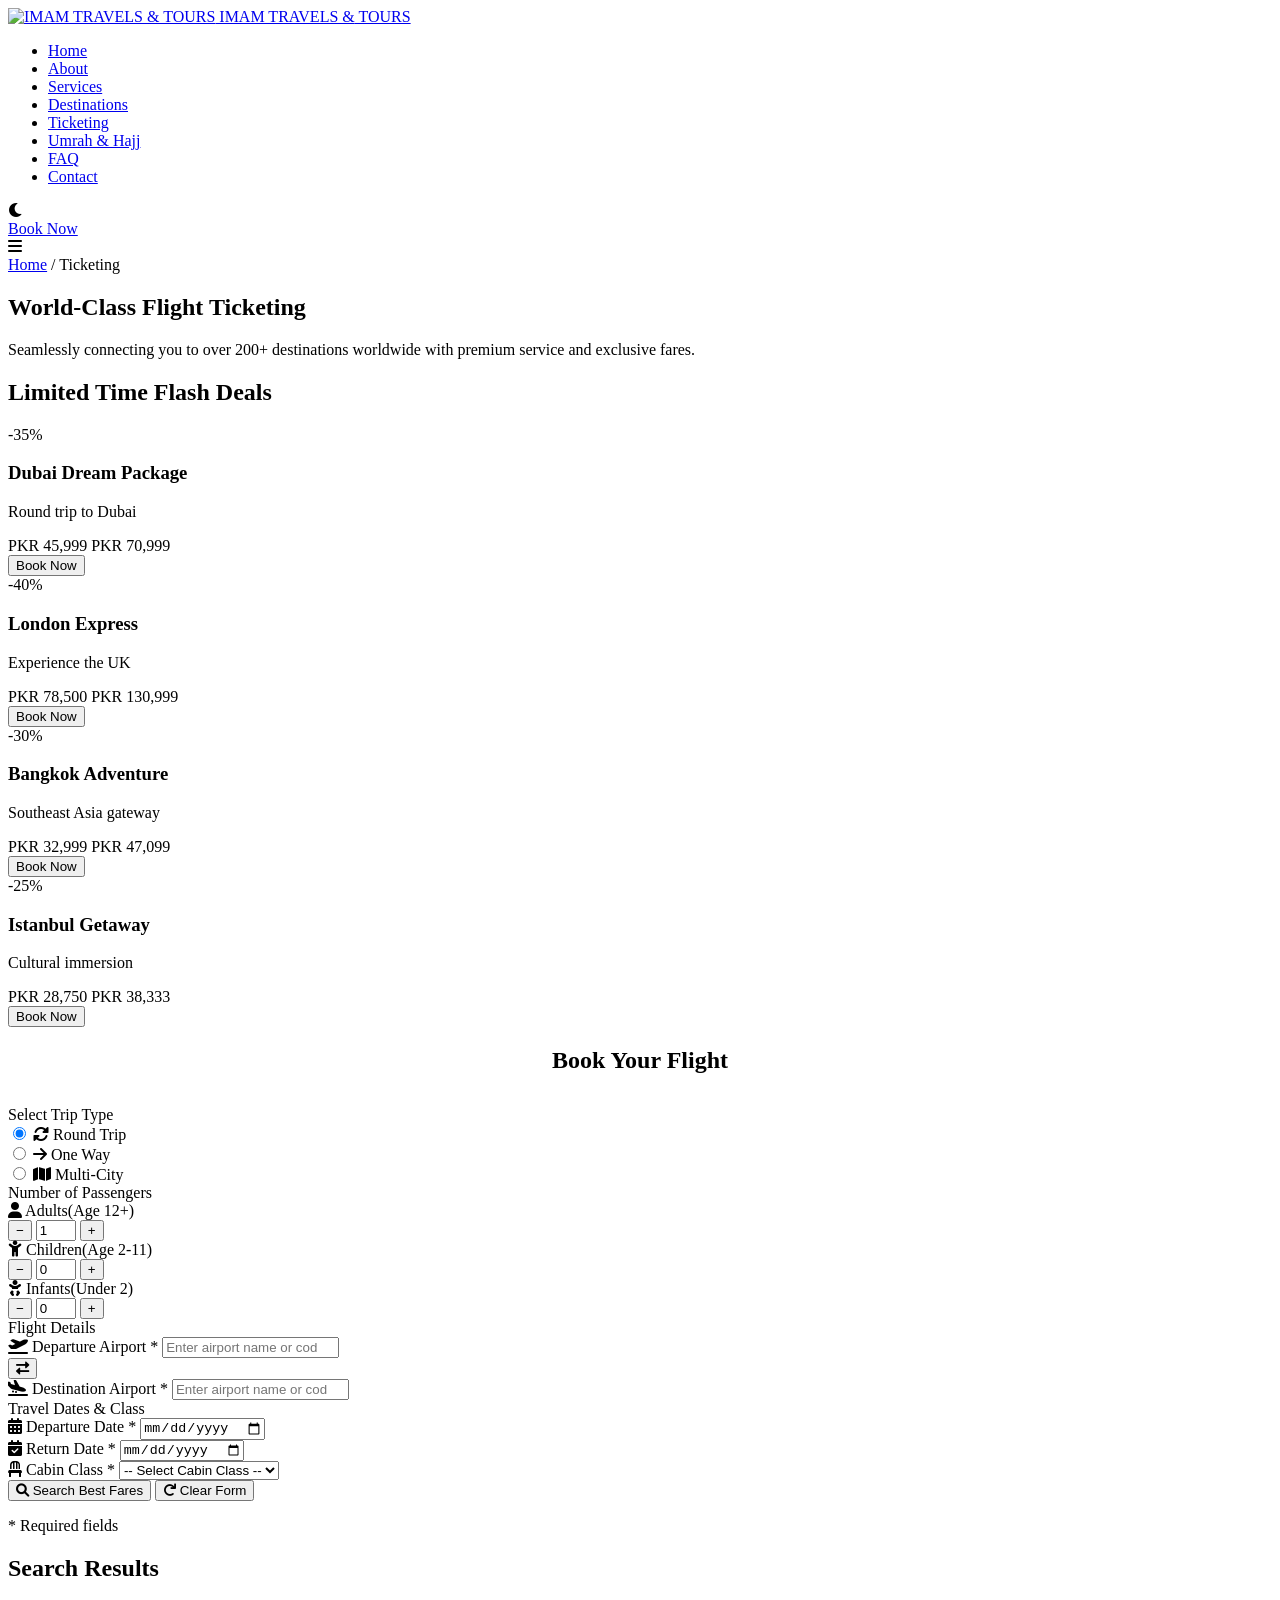
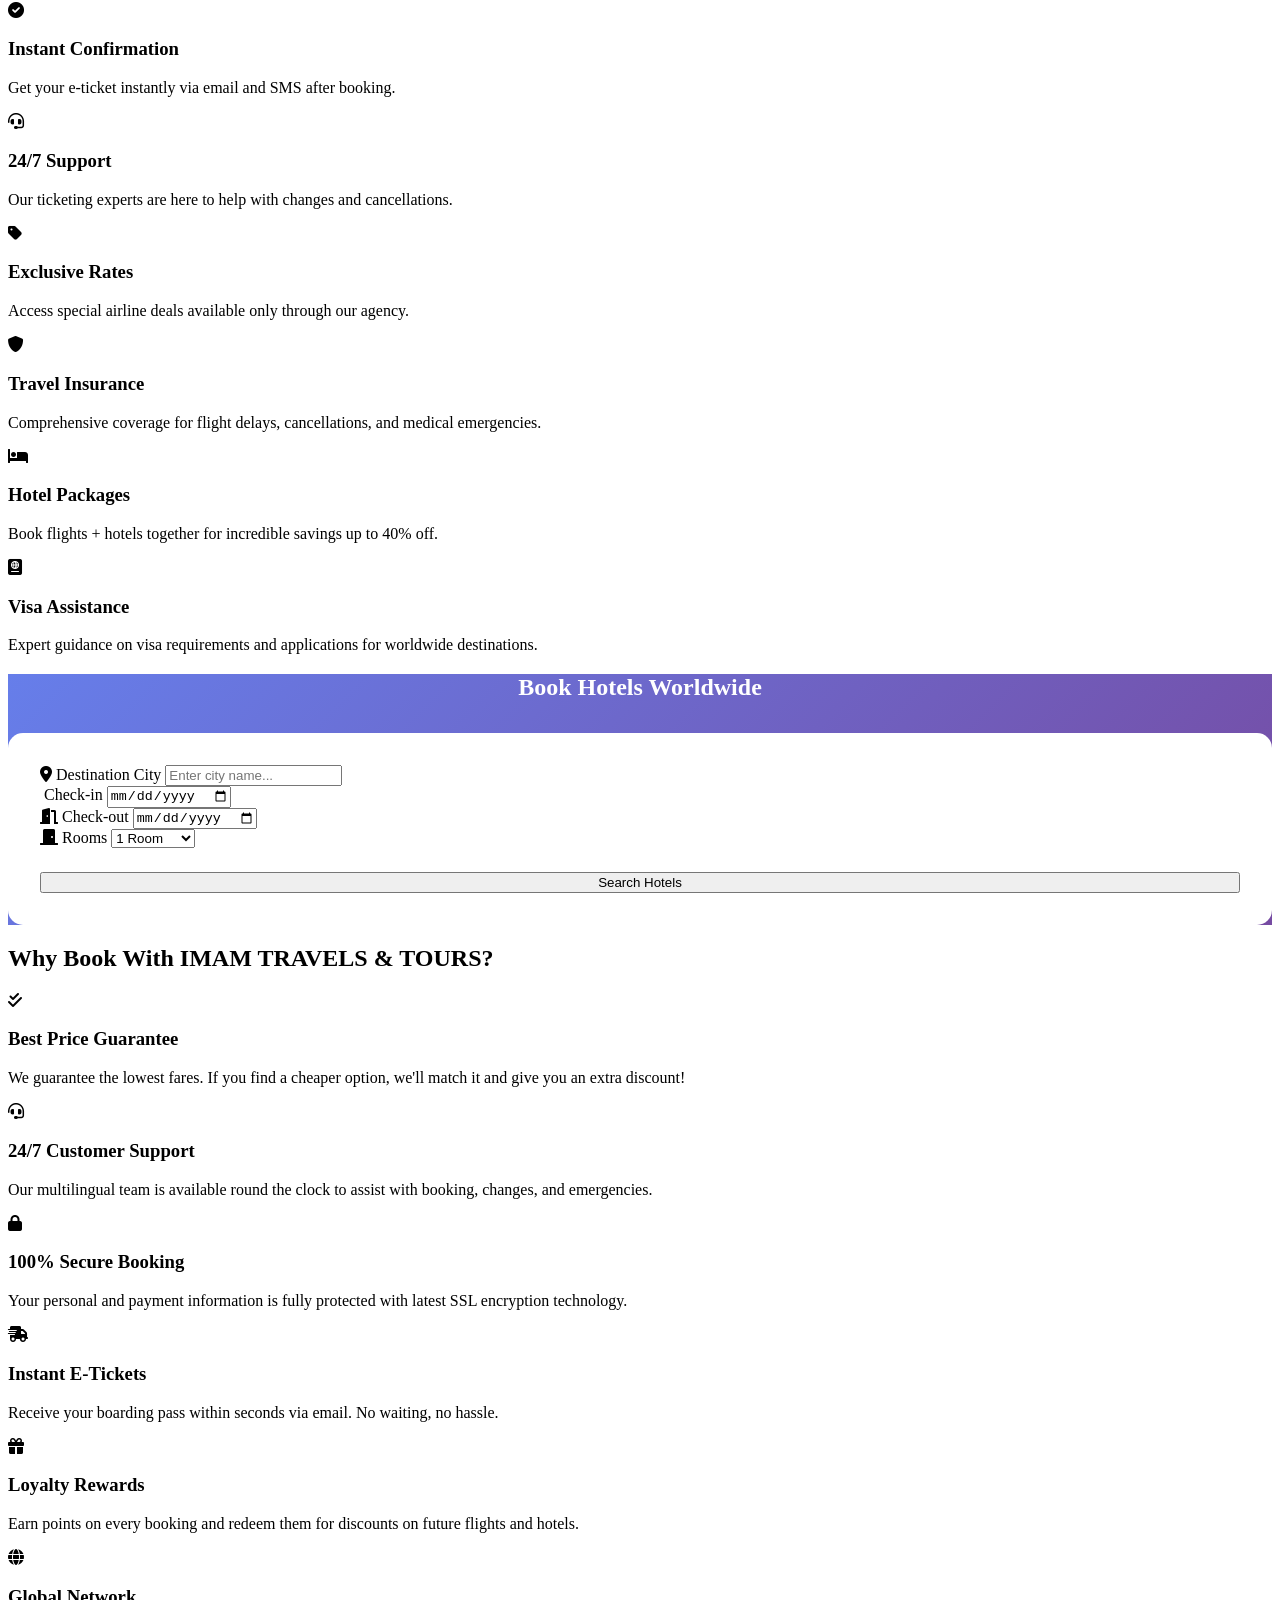
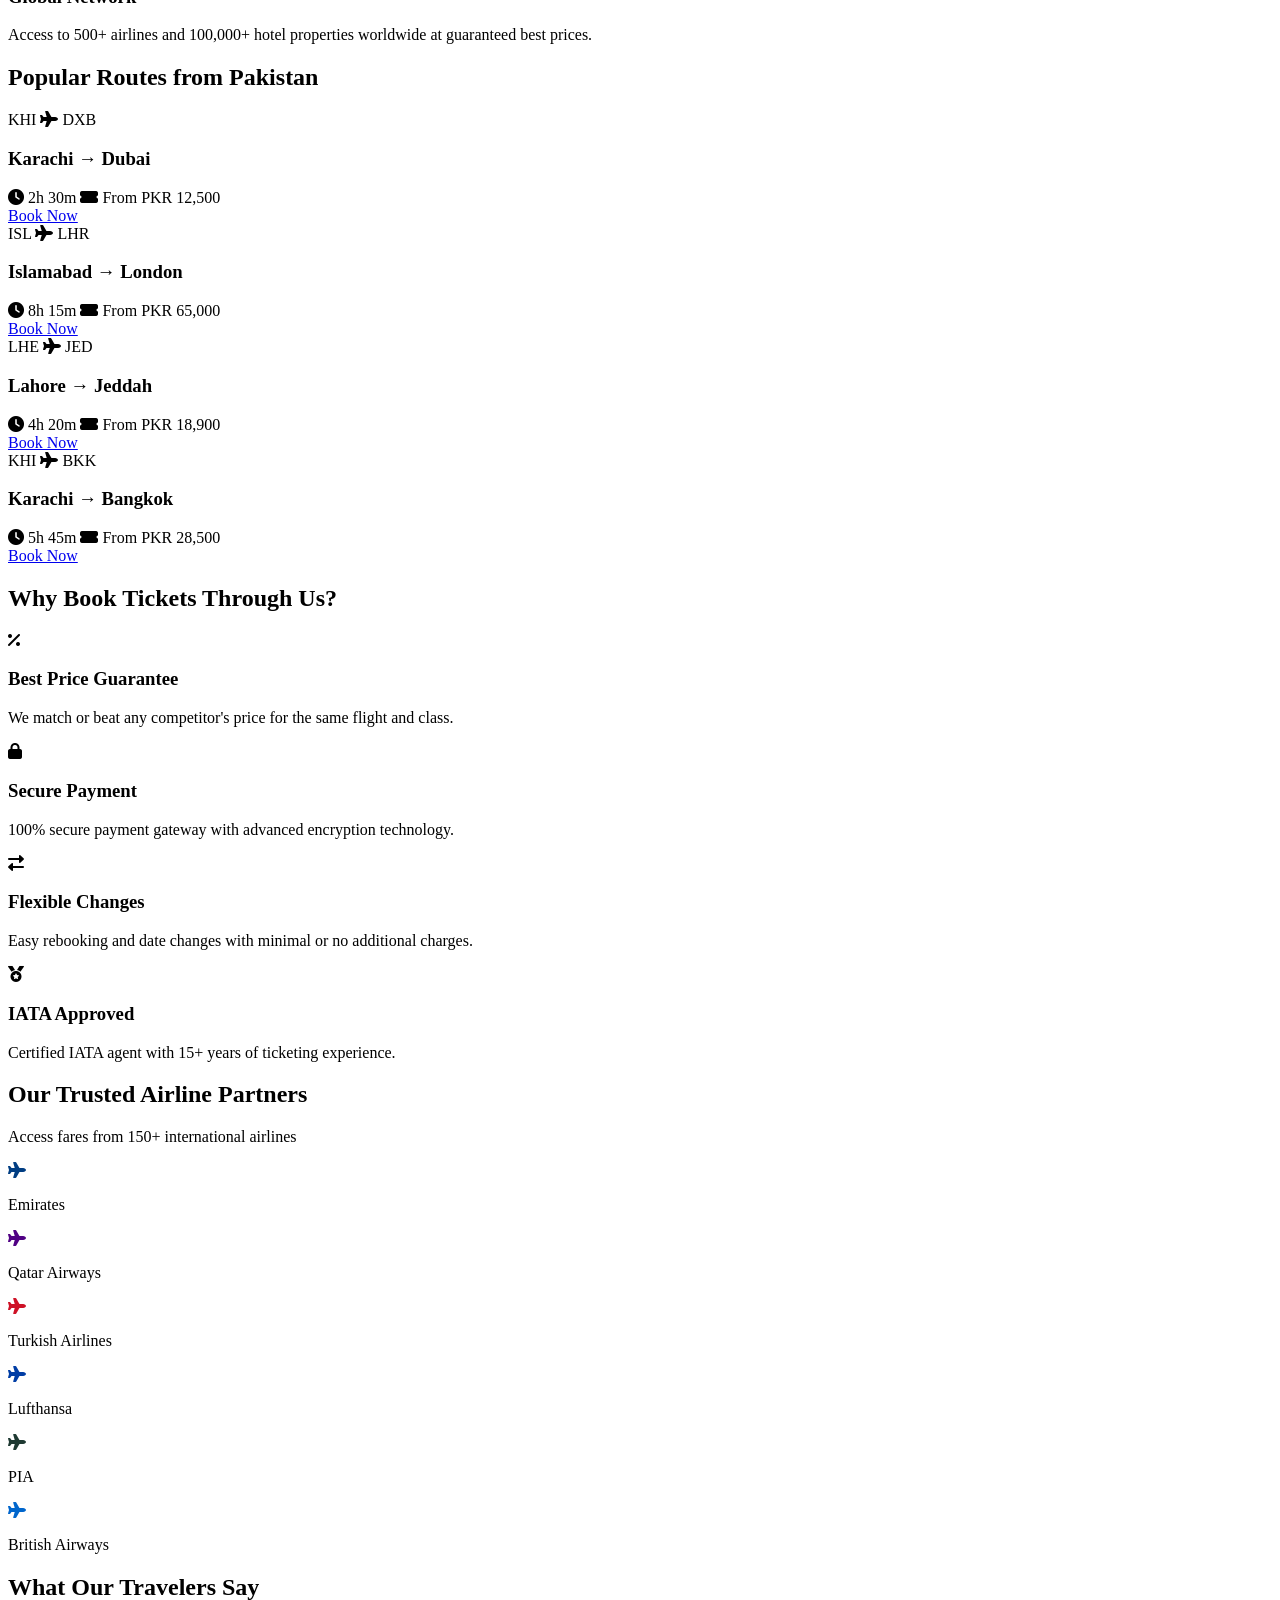
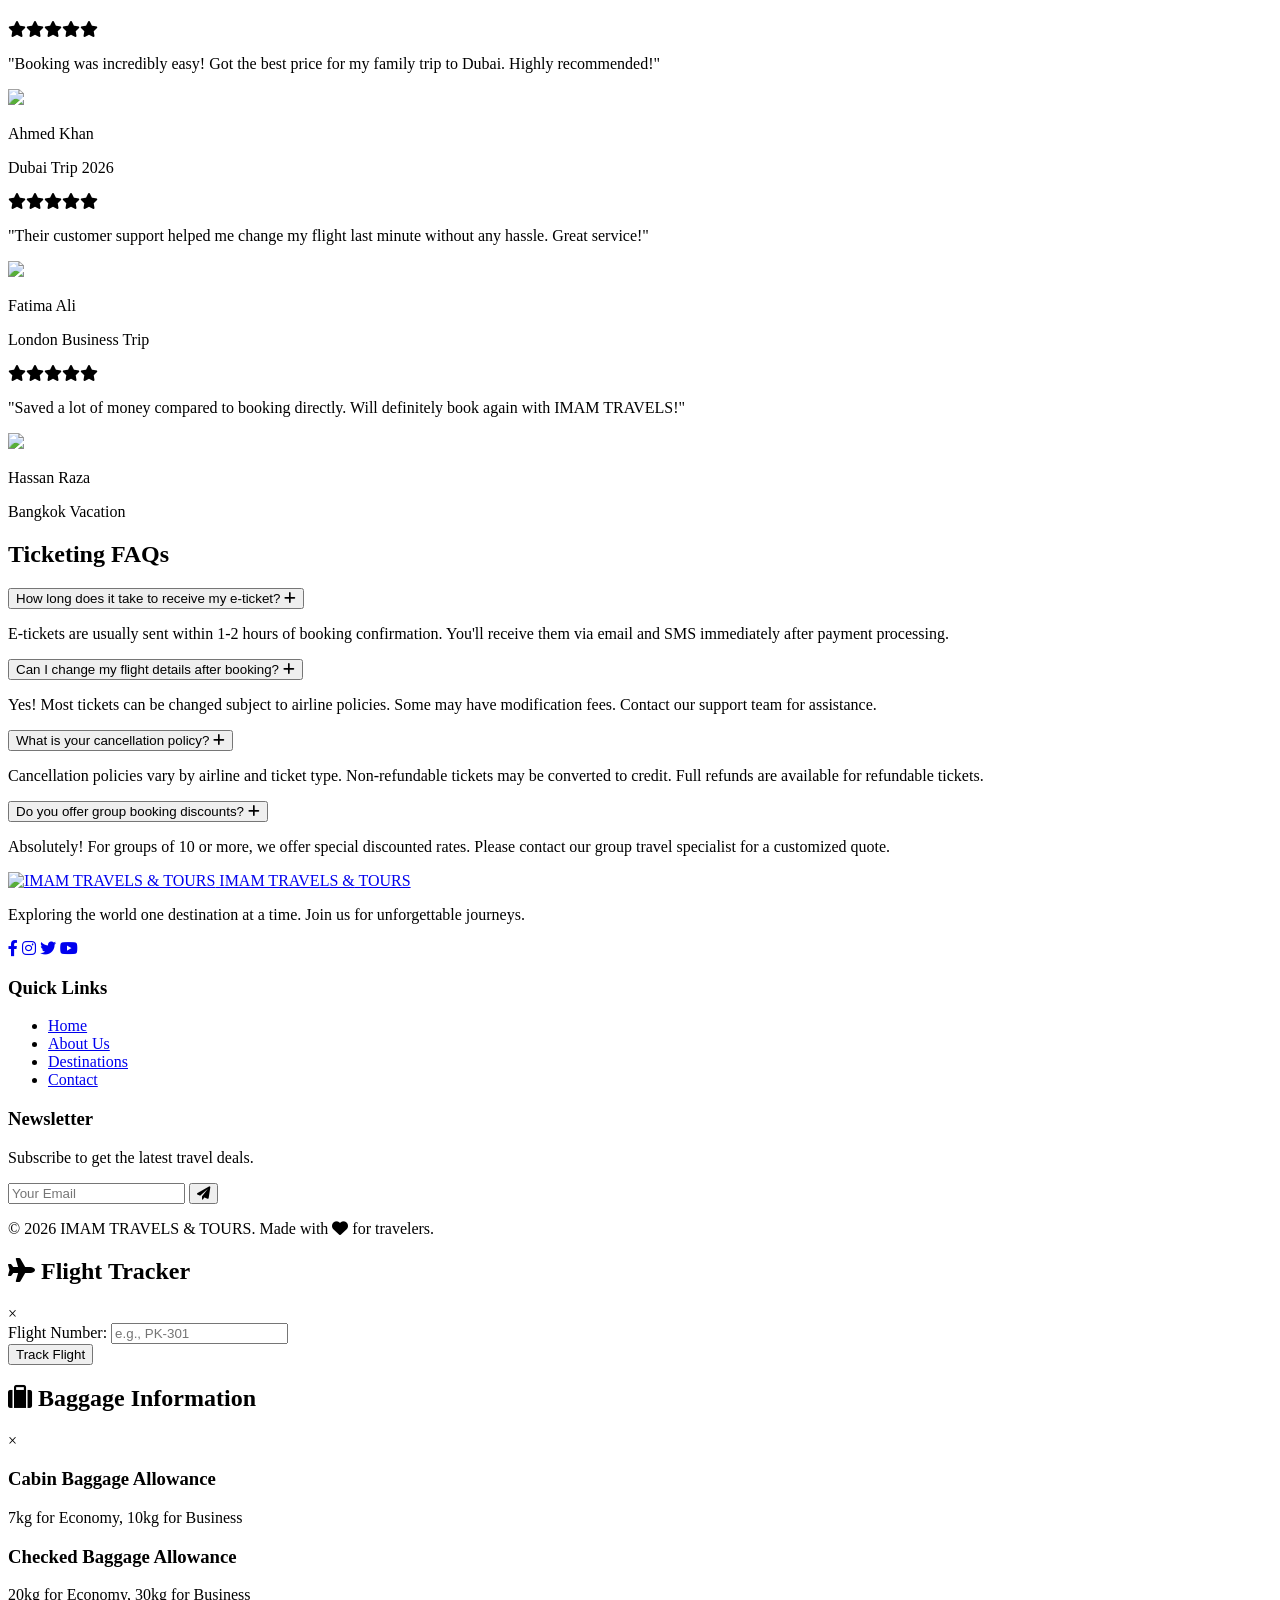
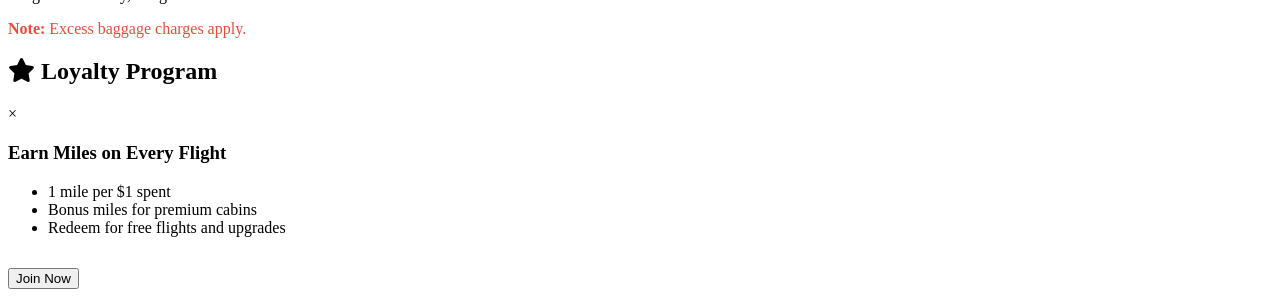
==== ticketing.html @ adfbdd2a "Add files via upload" ====
﻿<!DOCTYPE html>
<html lang="en">
<head>
  <meta charset="UTF-8">
  <meta name="viewport" content="width=device-width, initial-scale=1.0">
  <title>Flight Ticketing | IMAM TRAVELS & TOURS</title>
  <link rel="preconnect" href="https://fonts.googleapis.com">
  <link rel="preconnect" href="https://fonts.gstatic.com" crossorigin>
  <link href="https://fonts.googleapis.com/css2?family=Poppins:wght@300;400;600;700&display=swap&font-display=swap" rel="stylesheet">
  <link rel="stylesheet" href="css files/ticketing.css">
  <link rel="stylesheet" href="https://cdnjs.cloudflare.com/ajax/libs/font-awesome/6.0.0/css/all.min.css">
</head>
<body class="light-theme">
  <div id="preloader">
    <div class="loader"></div>
  </div>

  <header>
    <nav>
      <a href="index.html#home" class="logo">
        <img src="assets/image/imam travel and tours logo.jpeg" alt="IMAM TRAVELS & TOURS"> 
        IMAM TRAVELS &<span> TOURS</span>
      </a>
      <ul class="nav-links" role="menubar">
        <li><a href="index.html#home">Home</a></li>
        <li><a href="index.html#about">About</a></li>
        <li><a href="index.html#services">Services</a></li>
        <li><a href="index.html#destinations">Destinations</a></li>
        <li><a href="ticketing.html" class="active">Ticketing</a></li>
        <li><a href="umrah_hajj.html">Umrah & Hajj</a></li>
        <li><a href="index.html#faq">FAQ</a></li>
        <li><a href="index.html#contact">Contact</a></li>
      </ul>
      <div class="header-actions">
        <div id="theme-toggle" aria-label="Toggle Dark Mode"><i class="fas fa-moon"></i></div>
        <a href="index.html#contact" class="header-cta" aria-label="Book a trip now">Book Now</a>
        <div class="hamburger" aria-label="Toggle navigation menu"><i class="fas fa-bars"></i></div>
      </div>
    </nav>
  </header>

  <main class="page-content">
    <section id="ticketing-hero" class="reveal active">
      <div class="container">
        <div class="breadcrumb">
          <a href="index.html#home">Home</a> / <span>Ticketing</span>
        </div>
        <h1>World-Class Flight Ticketing</h1>
        <p>Seamlessly connecting you to over 200+ destinations worldwide with premium service and exclusive fares.</p>
      </div>
    </section>

    <section id="special-offers">
      <div class="container">
        <h2>Limited Time Flash Deals</h2>
        <div class="offers-grid">
          <div class="offer-card">
            <div class="offer-badge">-35%</div>
            <h3>Dubai Dream Package</h3>
            <p>Round trip to Dubai</p>
            <div class="offer-details">
              <span class="price">PKR 45,999</span>
              <span class="original-price">PKR 70,999</span>
            </div>
            <button class="offer-btn">Book Now</button>
          </div>
          <div class="offer-card">
            <div class="offer-badge">-40%</div>
            <h3>London Express</h3>
            <p>Experience the UK</p>
            <div class="offer-details">
              <span class="price">PKR 78,500</span>
              <span class="original-price">PKR 130,999</span>
            </div>
            <button class="offer-btn">Book Now</button>
          </div>
          <div class="offer-card">
            <div class="offer-badge">-30%</div>
            <h3>Bangkok Adventure</h3>
            <p>Southeast Asia gateway</p>
            <div class="offer-details">
              <span class="price">PKR 32,999</span>
              <span class="original-price">PKR 47,099</span>
            </div>
            <button class="offer-btn">Book Now</button>
          </div>
          <div class="offer-card">
            <div class="offer-badge">-25%</div>
            <h3>Istanbul Getaway</h3>
            <p>Cultural immersion</p>
            <div class="offer-details">
              <span class="price">PKR 28,750</span>
              <span class="original-price">PKR 38,333</span>
            </div>
            <button class="offer-btn">Book Now</button>
          </div>
        </div>
      </div>
    </section>

    <section id="booking-engine">
      <div class="container">
        <div class="booking-card">
          <h2 style="text-align: center; margin-bottom: 2rem; color: var(--primary-color);">Book Your Flight</h2>
          <form class="advanced-ticket-form" novalidate>
            <!-- Trip Type Selection -->
            <div class="trip-type-selector">
              <label class="form-section-label">Select Trip Type</label>
              <div class="radio-group">
                <div class="radio-option">
                  <input type="radio" id="round-trip" name="trip-type" value="round-trip" checked>
                  <label for="round-trip"><i class="fas fa-sync-alt"></i> Round Trip</label>
                </div>
                <div class="radio-option">
                  <input type="radio" id="one-way" name="trip-type" value="one-way">
                  <label for="one-way"><i class="fas fa-arrow-right"></i> One Way</label>
                </div>
                <div class="radio-option">
                  <input type="radio" id="multi-city" name="trip-type" value="multi-city">
                  <label for="multi-city"><i class="fas fa-map"></i> Multi-City</label>
                </div>
              </div>
            </div>

            <!-- Passenger Selection -->
            <div class="passengers-selector">
              <label class="form-section-label">Number of Passengers</label>
              <div class="passengers-grid">
                <div class="passenger-input">
                  <label><i class="fas fa-user"></i> Adults<span class="hint">(Age 12+)</span></label>
                  <div class="number-input">
                    <button type="button" class="minus" aria-label="Decrease adults">−</button>
                    <input type="number" class="adult-count" value="1" min="1" max="9" readonly>
                    <button type="button" class="plus" aria-label="Increase adults">+</button>
                  </div>
                </div>
                <div class="passenger-input">
                  <label><i class="fas fa-child"></i> Children<span class="hint">(Age 2-11)</span></label>
                  <div class="number-input">
                    <button type="button" class="minus" aria-label="Decrease children">−</button>
                    <input type="number" class="child-count" value="0" min="0" max="9" readonly>
                    <button type="button" class="plus" aria-label="Increase children">+</button>
                  </div>
                </div>
                <div class="passenger-input">
                  <label><i class="fas fa-baby"></i> Infants<span class="hint">(Under 2)</span></label>
                  <div class="number-input">
                    <button type="button" class="minus" aria-label="Decrease infants">−</button>
                    <input type="number" class="infant-count" value="0" min="0" max="5" readonly>
                    <button type="button" class="plus" aria-label="Increase infants">+</button>
                  </div>
                </div>
              </div>
            </div>

            <!-- Flight Details -->
            <div class="form-section">
              <label class="form-section-label">Flight Details</label>
              <div class="form-grid">
                <div class="input-group">
                  <label for="departure-airport"><i class="fas fa-plane-departure"></i> Departure Airport *</label>
                  <input type="text" id="departure-airport" list="airport-list" placeholder="Enter airport name or code..." required autocomplete="off">
                  <span class="error-message" id="departure-error"></span>
                </div>
                
                <div class="swap-btn-container">
                  <button type="button" id="swap-locations" class="swap-btn" title="Swap departure and destination airports" aria-label="Swap airports">
                    <i class="fas fa-exchange-alt"></i>
                  </button>
                </div>
                
                <div class="input-group">
                  <label for="arrival-airport"><i class="fas fa-plane-arrival"></i> Destination Airport *</label>
                  <input type="text" id="arrival-airport" list="airport-list" placeholder="Enter airport name or code..." required autocomplete="off">
                  <span class="error-message" id="arrival-error"></span>
                </div>
              </div>
            </div>

            <!-- Date & Class Selection -->
            <div class="form-section">
              <label class="form-section-label">Travel Dates & Class</label>
              <div class="form-grid">
                <div class="input-group">
                  <label for="departure-date"><i class="fas fa-calendar-alt"></i> Departure Date *</label>
                  <input type="date" id="departure-date" required>
                  <span class="error-message" id="date-error"></span>
                </div>
                
                <div class="input-group" id="return-date-group" style="display: block;">
                  <label for="return-date"><i class="fas fa-calendar-check"></i> Return Date *</label>
                  <input type="date" id="return-date" required>
                  <span class="error-message" id="return-date-error"></span>
                </div>
                
                <div class="input-group">
                  <label for="cabin-class"><i class="fas fa-chair"></i> Cabin Class *</label>
                  <select id="cabin-class" name="cabin-class" required>
                    <option value="">-- Select Cabin Class --</option>
                    <option value="economy">Economy</option>
                    <option value="premium-economy">Premium Economy</option>
                    <option value="business">Business Class</option>
                    <option value="first">First Class</option>
                  </select>
                  <span class="error-message" id="class-error"></span>
                </div>
              </div>
            </div>

            <!-- Form Actions -->
            <div class="form-actions">
              <button type="submit" class="cta-button" id="search-btn">
                <i class="fas fa-search"></i> Search Best Fares
              </button>
              <button type="reset" class="btn-secondary">
                <i class="fas fa-redo"></i> Clear Form
              </button>
            </div>
            
            <p class="form-note">* Required fields</p>
          </form>
          <!-- Airport Datalist for autocomplete -->
          <datalist id="airport-list"></datalist>
        </div>
      </div>
    </section>

    <!-- SEARCH RESULTS SECTION -->
    <section id="search-results" class="reveal">
      <div class="container">
        <h2>Search Results</h2>
        <div id="search-results-container"></div>
      </div>
    </section>
    <section id="ticketing-info" class="reveal">
      <div class="container">
        <div class="services-grid">
          <div class="service-card">
            <i class="fas fa-check-circle"></i>
            <h3>Instant Confirmation</h3>
            <p>Get your e-ticket instantly via email and SMS after booking.</p>
          </div>
          <div class="service-card">
            <i class="fas fa-headset"></i>
            <h3>24/7 Support</h3>
            <p>Our ticketing experts are here to help with changes and cancellations.</p>
          </div>
          <div class="service-card">
            <i class="fas fa-tag"></i>
            <h3>Exclusive Rates</h3>
            <p>Access special airline deals available only through our agency.</p>
          </div>
          <div class="service-card">
            <i class="fas fa-shield-alt"></i>
            <h3>Travel Insurance</h3>
            <p>Comprehensive coverage for flight delays, cancellations, and medical emergencies.</p>
          </div>
          <div class="service-card">
            <i class="fas fa-bed"></i>
            <h3>Hotel Packages</h3>
            <p>Book flights + hotels together for incredible savings up to 40% off.</p>
          </div>
          <div class="service-card">
            <i class="fas fa-passport"></i>
            <h3>Visa Assistance</h3>
            <p>Expert guidance on visa requirements and applications for worldwide destinations.</p>
          </div>
        </div>
      </div>
    </section>

    <!-- HOTEL BOOKING SECTION -->
    <section id="hotels" class="reveal" style="background: linear-gradient(135deg, #667eea 0%, #764ba2 100%);">
      <div class="container">
        <h2 style="color: white; text-align: center; margin-bottom: 2rem;">Book Hotels Worldwide</h2>
        <div class="hotel-booking-form" style="background: white; padding: 2rem; border-radius: 15px; max-width: 100%;">
          <div class="form-grid" style="margin-bottom: 1.5rem;">
            <div class="input-group">
              <label><i class="fas fa-map-marker-alt"></i> Destination City</label>
              <input type="text" placeholder="Enter city name..." list="popular-cities">
              <datalist id="popular-cities">
                <option value="Dubai">
                <option value="London">
                <option value="Bangkok">
                <option value="Paris">
                <option value="Istanbul">
                <option value="New York">
                <option value="Singapore">
                <option value="Tokyo">
              </datalist>
            </div>
            <div class="input-group">
              <label><i class="fas fa-calendar-check-alt"></i> Check-in</label>
              <input type="date" min="" id="hotel-checkin">
            </div>
            <div class="input-group">
              <label><i class="fas fa-door-open"></i> Check-out</label>
              <input type="date" min="" id="hotel-checkout">
            </div>
            <div class="input-group">
              <label><i class="fas fa-door-closed"></i> Rooms</label>
              <select>
                <option>1 Room</option>
                <option>2 Rooms</option>
                <option>3 Rooms</option>
                <option>4+ Rooms</option>
              </select>
            </div>
          </div>
          <button class="cta-button" style="width: 100%;">Search Hotels</button>
        </div>
      </div>
    </section>

    <!-- WHY BOOK WITH US SECTION -->
    <section id="why-us" class="reveal">
      <div class="container">
        <h2>Why Book With IMAM TRAVELS & TOURS?</h2>
        <div class="features-grid">
          <div class="feature-item">
            <div class="feature-icon">
              <i class="fas fa-check-double"></i>
            </div>
            <h3>Best Price Guarantee</h3>
            <p>We guarantee the lowest fares. If you find a cheaper option, we'll match it and give you an extra discount!</p>
          </div>
          <div class="feature-item">
            <div class="feature-icon">
              <i class="fas fa-headset"></i>
            </div>
            <h3>24/7 Customer Support</h3>
            <p>Our multilingual team is available round the clock to assist with booking, changes, and emergencies.</p>
          </div>
          <div class="feature-item">
            <div class="feature-icon">
              <i class="fas fa-lock"></i>
            </div>
            <h3>100% Secure Booking</h3>
            <p>Your personal and payment information is fully protected with latest SSL encryption technology.</p>
          </div>
          <div class="feature-item">
            <div class="feature-icon">
              <i class="fas fa-shipping-fast"></i>
            </div>
            <h3>Instant E-Tickets</h3>
            <p>Receive your boarding pass within seconds via email. No waiting, no hassle.</p>
          </div>
          <div class="feature-item">
            <div class="feature-icon">
              <i class="fas fa-gift"></i>
            </div>
            <h3>Loyalty Rewards</h3>
            <p>Earn points on every booking and redeem them for discounts on future flights and hotels.</p>
          </div>
          <div class="feature-item">
            <div class="feature-icon">
              <i class="fas fa-globe"></i>
            </div>
            <h3>Global Network</h3>
            <p>Access to 500+ airlines and 100,000+ hotel properties worldwide at guaranteed best prices.</p>
          </div>
        </div>
      </div>
    </section>

    <!-- POPULAR ROUTES SECTION -->
    <section id="popular-routes" class="reveal">
      <div class="container">
        <h2>Popular Routes from Pakistan</h2>
        <div class="routes-grid">
          <div class="route-card">
            <div class="route-header">
              <span class="route-from">KHI</span>
              <i class="fas fa-plane"></i>
              <span class="route-to">DXB</span>
            </div>
            <h3>Karachi &rarr; Dubai</h3>
            <div class="route-meta">
              <span><i class="fas fa-clock"></i> 2h 30m</span>
              <span><i class="fas fa-ticket-alt"></i> From PKR 12,500</span>
            </div>
            <a href="#booking-engine" class="route-button">Book Now</a>
          </div>
          <div class="route-card">
            <div class="route-header">
              <span class="route-from">ISL</span>
              <i class="fas fa-plane"></i>
              <span class="route-to">LHR</span>
            </div>
            <h3>Islamabad &rarr; London</h3>
            <div class="route-meta">
              <span><i class="fas fa-clock"></i> 8h 15m</span>
              <span><i class="fas fa-ticket-alt"></i> From PKR 65,000</span>
            </div>
            <a href="#booking-engine" class="route-button">Book Now</a>
          </div>
          <div class="route-card">
            <div class="route-header">
              <span class="route-from">LHE</span>
              <i class="fas fa-plane"></i>
              <span class="route-to">JED</span>
            </div>
            <h3>Lahore &rarr; Jeddah</h3>
            <div class="route-meta">
              <span><i class="fas fa-clock"></i> 4h 20m</span>
              <span><i class="fas fa-ticket-alt"></i> From PKR 18,900</span>
            </div>
            <a href="#booking-engine" class="route-button">Book Now</a>
          </div>
          <div class="route-card">
            <div class="route-header">
              <span class="route-from">KHI</span>
              <i class="fas fa-plane"></i>
              <span class="route-to">BKK</span>
            </div>
            <h3>Karachi &rarr; Bangkok</h3>
            <div class="route-meta">
              <span><i class="fas fa-clock"></i> 5h 45m</span>
              <span><i class="fas fa-ticket-alt"></i> From PKR 28,500</span>
            </div>
            <a href="#booking-engine" class="route-button">Book Now</a>
          </div>
        </div>
      </div>
    </section>

    <!-- TICKETING BENEFITS SECTION -->
    <section id="ticketing-benefits" class="reveal">
      <div class="container">
        <h2>Why Book Tickets Through Us?</h2>
        <div class="benefits-grid">
          <div class="benefit-item">
            <div class="benefit-icon"><i class="fas fa-percent"></i></div>
            <h3>Best Price Guarantee</h3>
            <p>We match or beat any competitor's price for the same flight and class.</p>
          </div>
          <div class="benefit-item">
            <div class="benefit-icon"><i class="fas fa-lock"></i></div>
            <h3>Secure Payment</h3>
            <p>100% secure payment gateway with advanced encryption technology.</p>
          </div>
          <div class="benefit-item">
            <div class="benefit-icon"><i class="fas fa-exchange-alt"></i></div>
            <h3>Flexible Changes</h3>
            <p>Easy rebooking and date changes with minimal or no additional charges.</p>
          </div>
          <div class="benefit-item">
            <div class="benefit-icon"><i class="fas fa-medal"></i></div>
            <h3>IATA Approved</h3>
            <p>Certified IATA agent with 15+ years of ticketing experience.</p>
          </div>
        </div>
      </div>
    </section>

    <!-- AIRLINE PARTNERS -->
    <section id="airline-partners" class="reveal">
      <div class="container">
        <h2>Our Trusted Airline Partners</h2>
        <p class="section-subtitle">Access fares from 150+ international airlines</p>
        <div class="airlines-showcase">
          <div class="airline-badge">
            <i class="fas fa-plane" style="color: #003d82;"></i>
            <p>Emirates</p>
          </div>
          <div class="airline-badge">
            <i class="fas fa-plane" style="color: #500084;"></i>
            <p>Qatar Airways</p>
          </div>
          <div class="airline-badge">
            <i class="fas fa-plane" style="color: #ce1126;"></i>
            <p>Turkish Airlines</p>
          </div>
          <div class="airline-badge">
            <i class="fas fa-plane" style="color: #003da5;"></i>
            <p>Lufthansa</p>
          </div>
          <div class="airline-badge">
            <i class="fas fa-plane" style="color: #1e3932;"></i>
            <p>PIA</p>
          </div>
          <div class="airline-badge">
            <i class="fas fa-plane" style="color: #0066cc;"></i>
            <p>British Airways</p>
          </div>
        </div>
      </div>
    </section>

    <!-- TESTIMONIALS -->
    <section id="ticketing-testimonials" class="reveal">
      <div class="container">
        <h2>What Our Travelers Say</h2>
        <div class="testimonials-grid">
          <div class="testimonial-card">
            <div class="stars">
              <i class="fas fa-star"></i><i class="fas fa-star"></i><i class="fas fa-star"></i><i class="fas fa-star"></i><i class="fas fa-star"></i>
            </div>
            <p class="testimonial-text">"Booking was incredibly easy! Got the best price for my family trip to Dubai. Highly recommended!"</p>
            <div class="testimonial-author">
              <img src="https://i.pravatar.cc/50?u=traveler1">
              <div>
                <p class="name">Ahmed Khan</p>
                <p class="title">Dubai Trip 2026</p>
              </div>
            </div>
          </div>
          <div class="testimonial-card">
            <div class="stars">
              <i class="fas fa-star"></i><i class="fas fa-star"></i><i class="fas fa-star"></i><i class="fas fa-star"></i><i class="fas fa-star"></i>
            </div>
            <p class="testimonial-text">"Their customer support helped me change my flight last minute without any hassle. Great service!"</p>
            <div class="testimonial-author">
              <img src="https://i.pravatar.cc/50?u=traveler2">
              <div>
                <p class="name">Fatima Ali</p>
                <p class="title">London Business Trip</p>
              </div>
            </div>
          </div>
          <div class="testimonial-card">
            <div class="stars">
              <i class="fas fa-star"></i><i class="fas fa-star"></i><i class="fas fa-star"></i><i class="fas fa-star"></i><i class="fas fa-star"></i>
            </div>
            <p class="testimonial-text">"Saved a lot of money compared to booking directly. Will definitely book again with IMAM TRAVELS!"</p>
            <div class="testimonial-author">
              <img src="https://i.pravatar.cc/50?u=traveler3">
              <div>
                <p class="name">Hassan Raza</p>
                <p class="title">Bangkok Vacation</p>
              </div>
            </div>
          </div>
        </div>
      </div>
    </section>

    <!-- FAQ -->
    <section id="ticketing-faq" class="reveal">
      <div class="container">
        <h2>Ticketing FAQs</h2>
        <div class="faq-accordion">
          <div class="faq-item">
            <button class="faq-question">How long does it take to receive my e-ticket? <i class="fas fa-plus"></i></button>
            <div class="faq-answer">
              <p>E-tickets are usually sent within 1-2 hours of booking confirmation. You'll receive them via email and SMS immediately after payment processing.</p>
            </div>
          </div>
          <div class="faq-item">
            <button class="faq-question">Can I change my flight details after booking? <i class="fas fa-plus"></i></button>
            <div class="faq-answer">
              <p>Yes! Most tickets can be changed subject to airline policies. Some may have modification fees. Contact our support team for assistance.</p>
            </div>
          </div>
          <div class="faq-item">
            <button class="faq-question">What is your cancellation policy? <i class="fas fa-plus"></i></button>
            <div class="faq-answer">
              <p>Cancellation policies vary by airline and ticket type. Non-refundable tickets may be converted to credit. Full refunds are available for refundable tickets.</p>
            </div>
          </div>
          <div class="faq-item">
            <button class="faq-question">Do you offer group booking discounts? <i class="fas fa-plus"></i></button>
            <div class="faq-answer">
              <p>Absolutely! For groups of 10 or more, we offer special discounted rates. Please contact our group travel specialist for a customized quote.</p>
            </div>
          </div>
        </div>
      </div>
    </section>

  <footer>
    <div class="footer-grid">
      <div class="footer-column">
        <a href="index.html#home" class="logo">
          <img src="assets/image/imam travel and tours logo.jpeg" alt="IMAM TRAVELS & TOURS"> 
          IMAM TRAVELS &<span> TOURS</span>
        </a>
        <p>Exploring the world one destination at a time. Join us for unforgettable journeys.</p>
        <div class="socials">
          <a href="#" aria-label="Facebook"><i class="fab fa-facebook-f"></i></a>
          <a href="#" aria-label="Instagram"><i class="fab fa-instagram"></i></a>
          <a href="#" aria-label="Twitter"><i class="fab fa-twitter"></i></a>
          <a href="#" aria-label="Youtube"><i class="fab fa-youtube"></i></a>
        </div>
      </div>
      <div class="footer-column">
        <h3>Quick Links</h3>
        <ul>
          <li><a href="index.html#home">Home</a></li>
          <li><a href="index.html#about">About Us</a></li>
          <li><a href="index.html#destinations">Destinations</a></li>
          <li><a href="index.html#contact">Contact</a></li>
        </ul>
      </div>
      <div class="footer-column">
        <h3>Newsletter</h3>
        <p>Subscribe to get the latest travel deals.</p>
        <form class="footer-newsletter">
          <input type="email" placeholder="Your Email">
          <button type="submit"><i class="fas fa-paper-plane"></i></button>
        </form>
      </div>
    </div>
    <div class="footer-bottom">
      <p>&copy; 2026 IMAM TRAVELS & TOURS. Made with <i class="fas fa-heart" style="color: var(--accent-color);"></i> for travelers.</p>
    </div>
  </footer>

  <script>
    const hamburger = document.querySelector('.hamburger');
    const navLinks = document.querySelector('.nav-links');
    const navItems = document.querySelectorAll('.nav-links a');
    const preloader = document.getElementById('preloader');
    const scrollProgress = document.getElementById('scroll-progress');
    const themeToggle = document.getElementById('theme-toggle');
    const body = document.body;

    hamburger.addEventListener('click', () => {
      navLinks.classList.toggle('active');
      hamburger.classList.toggle('active');
    });
    
    navItems.forEach(item => {
      item.addEventListener('click', () => {
        navLinks.classList.remove('active');
        hamburger.classList.remove('active');
      });
    });

    if (localStorage.getItem('theme') === 'dark') {
      body.classList.replace('light-theme', 'dark-theme');
      if(themeToggle) themeToggle.innerHTML = '<i class="fas fa-sun"></i>';
    }

    if(themeToggle) {
      themeToggle.addEventListener('click', () => {
        if (body.classList.contains('light-theme')) {
          body.classList.replace('light-theme', 'dark-theme');
          themeToggle.innerHTML = '<i class="fas fa-sun"></i>';
          localStorage.setItem('theme', 'dark');
        } else {
          body.classList.replace('dark-theme', 'light-theme');
          themeToggle.innerHTML = '<i class="fas fa-moon"></i>';
          localStorage.setItem('theme', 'light');
        }
      });
    }

    window.addEventListener('load', () => {
      if(preloader) {
        preloader.style.opacity = '0';
        setTimeout(() => { preloader.style.display = 'none'; }, 500);
      }
    });

    window.addEventListener('scroll', () => {
      const header = document.querySelector('header');
      if(header) header.classList.toggle('scrolled', window.scrollY > 50);
      const winScroll = document.body.scrollTop || document.documentElement.scrollTop;
      const height = document.documentElement.scrollHeight - document.documentElement.clientHeight;
      const scrolled = (winScroll / height) * 100;
      if(scrollProgress) scrollProgress.style.width = scrolled + "%";
    });

    const airports = [
        // PAKISTAN - DOMESTIC AIRPORTS
        "Karachi (KHI) - Jinnah International", 
        "Lahore (LHE) - Allama Iqbal International",
        "Islamabad (ISB) - Islamabad International", 
        "Rawalpindi (RWP) - Benazir Bhutto International",
        "Peshawar (PEW) - Bacha Khan International",
        "Multan (MUX) - Multan International",
        "Faisalabad (FSD) - Faisalabad International",
        "Sialkot (SKT) - Sialkot International",
        "Quetta (QTA) - Quetta Airport",
        "Gilgit (GIL) - Gilgit Airport",
        "Skardu (SKD) - Skardu Airport",
        "Rahim Yar Khan (RYK) - Rahim Yar Khan Airport",
        "Gwadar (GWD) - Gwadar International",
        
        // MIDDLE EAST - GULF REGION
        "Dubai (DXB) - Dubai International",
        "Abu Dhabi (AUH) - Abu Dhabi International",
        "Jeddah (JED) - King Abdulaziz International",
        "Riyadh (RUH) - King Khalid International",
        "Dammam (DMM) - King Fahd International",
        "Medina (MED) - Prince Mohammad bin Abdulaziz",
        "Doha (DOH) - Hamad International",
        "Kuwait (KWI) - Kuwait International",
        "Muscat (MCT) - Muscat International",
        "Bahrain (BAH) - Bahrain International",
        
        // EUROPE - UK & IRELAND
        "London Heathrow (LHR) - Heathrow",
        "London Gatwick (LGW) - Gatwick",
        "London Stansted (STN) - Stansted",
        "London Luton (LTN) - Luton",
        "Manchester (MAN) - Manchester Airport",
        "Birmingham (BHX) - Birmingham Airport",
        "Glasgow (GLA) - Glasgow Airport",
        "Edinburgh (EDI) - Edinburgh Airport",
        "Belfast (BFS) - Belfast International",
        "Dublin (DUB) - Dublin Airport",
        
        // EUROPE - CONTINENTAL
        "Paris (CDG) - Charles de Gaulle",
        "Paris (ORY) - Orly",
        "Frankfurt (FRA) - Frankfurt",
        "Munich (MUC) - Munich",
        "Berlin (BER) - Berlin Brandenburg",
        "Amsterdam (AMS) - Amsterdam Schiphol",
        "Brussels (BRU) - Brussels",
        "Zurich (ZRH) - Zurich",
        "Vienna (VIE) - Vienna",
        "Prague (PRG) - Prague",
        "Rome (FCO) - Fiumicino",
        "Milan (MXP) - Malpensa",
        "Barcelona (BCN) - Barcelona",
        "Madrid (MAD) - Madrid Barajas",
        "Lisbon (LIS) - Lisbon",
        "Istanbul (IST) - Istanbul",
        "Athens (ATH) - Athens",
        
        // NORTH AMERICA - USA
        "New York (JFK) - JFK International",
        "New York (LGA) - LaGuardia",
        "New York (EWR) - Newark",
        "Los Angeles (LAX) - Los Angeles International",
        "Chicago (ORD) - O'Hare International",
        "Houston (IAH) - George Bush",
        "Dallas (DFW) - Dallas Fort Worth",
        "Miami (MIA) - Miami International",
        "Atlanta (ATL) - Hartsfield Jackson",
        "Denver (DEN) - Denver International",
        "San Francisco (SFO) - San Francisco",
        "Seattle (SEA) - Seattle Tacoma",
        "Boston (BOS) - Boston Logan",
        "Washington (IAD) - Washington Dulles",
        
        // NORTH AMERICA - CANADA
        "Toronto (YYZ) - Pearson International",
        "Vancouver (YVR) - Vancouver",
        "Montreal (YUL) - Montreal",
        "Calgary (YYC) - Calgary",
        "Edmonton (YEG) - Edmonton",
        
        // SOUTH AMERICA
        "Sao Paulo (GIG) - Rio de Janeiro",
        "Buenos Aires (EZE) - Ministro Pistarini",
        
        // ASIA - SOUTHEAST
        "Bangkok (BKK) - Suvarnabhumi",
        "Kuala Lumpur (KUL) - Kuala Lumpur International",
        "Singapore (SIN) - Singapore Changi",
        "Hong Kong (HKG) - Hong Kong",
        "Manila (MNL) - Ninoy Aquino",
        "Jakarta (CGK) - Soekarno Hatta",
        "Ho Chi Minh City (SGN) - Tan Son Nhat",
        "Hanoi (HAN) - Noi Bai",
        "Phuket (HKT) - Phuket International",
        
        // ASIA - EAST
        "Tokyo (NRT) - Narita",
        "Tokyo (HND) - Haneda",
        "Shanghai (PVG) - Pudong",
        "Beijing (PEK) - Capital",
        "Seoul (ICN) - Incheon",
        "Hong Kong (HKG) - Hong Kong",
        "Taipei (TPE) - Taiwan Taoyuan",
        
        // ASIA - SOUTH
        "Delhi (DEL) - Indira Gandhi",
        "Mumbai (BOM) - Bombay",
        "Bangalore (BLR) - Kempegowda",
        "Chennai (MAA) - Chennai",
        "Kolkata (CCU) - Netaji Subhas Chandra",
        "Hyderabad (HYD) - Rajiv Gandhi",
        
        // AUSTRALIA & OCEANIA
        "Sydney (SYD) - Kingsford Smith",
        "Melbourne (MEL) - Melbourne",
        "Brisbane (BNE) - Brisbane",
        "Perth (PER) - Perth",
        "Auckland (AKL) - Auckland"
    ];

    // Premium tools handlers
    function openBaggageCalculator() {
      const modal = document.getElementById('baggageModal');
      if (modal) modal.style.display = 'flex';
      else alert('ðŸ§³ Baggage Calculator:\n\nâ€¢ Economy: 20kg (1 bag)\nâ€¢ Business: 32kg (2 bags)\nâ€¢ First: 40kg (3 bags)');
    }

    function openLoyaltyTracker() {
      const modal = document.getElementById('loyaltyModal');
      if (modal) modal.style.display = 'flex';
      else alert('â­ Loyalty Tracker:\n\nYour Miles: 12,450\nRedeem for: 1 Round Trip Ticket\nNext Benefit Unlocks at 15,000 miles');
    }

    function openPriceAlert() {
      const modal = document.getElementById('priceAlertModal');
      if (modal) modal.style.display = 'flex';
      else alert('ðŸ”” Price Alert Set!\n\nWe\'ll notify you when fares to your destination drop!');
    }

    function openPaymentPlans() {
      const modal = document.getElementById('paymentPlansModal');
      if (modal) modal.style.display = 'flex';
      else alert('ðŸ’³ Payment Plans\n\nâ€¢ 3-month: 3 payments\nâ€¢ 6-month: 6 payments\nâ€¢ 12-month: 12 payments\n\nZero interest available!');
    }

    // Passenger counter handlers
    document.querySelectorAll('.number-input').forEach(counter => {
      try {
        const input = counter.querySelector('input');
        const minusBtn = counter.querySelector('.minus');
        const plusBtn = counter.querySelector('.plus');
        
        if (minusBtn && input) {
          minusBtn.addEventListener('click', (e) => {
            e.preventDefault();
            const val = parseInt(input.value) || 0;
            const min = parseInt(input.min) || 0;
            if (val > min) input.value = val - 1;
          });
        }
        
        if (plusBtn && input) {
          plusBtn.addEventListener('click', (e) => {
            e.preventDefault();
            const val = parseInt(input.value) || 0;
            const max = parseInt(input.max) || 9;
            if (val < max) input.value = val + 1;
          });
        }
      } catch (e) {
        console.warn('Passenger counter error:', e);
      }
    });

    // Trip type selector - show/hide return date
    const tripTypeRadios = document.querySelectorAll('input[name="trip-type"]');
    const returnDateGroup = document.getElementById('return-date-group');
    
    tripTypeRadios.forEach(radio => {
      radio.addEventListener('change', () => {
        if (returnDateGroup) {
          returnDateGroup.style.display = radio.value === 'one-way' ? 'none' : 'block';
        }
      });
    });

    // Swap locations
    const swapBtn = document.getElementById('swap-locations');
    if (swapBtn) {
      swapBtn.addEventListener('click', (e) => {
        e.preventDefault();
        const inputs = document.querySelectorAll('.form-grid .input-group input[type="text"]');
        if (inputs.length >= 2) {
          const temp = inputs[0].value;
          inputs[0].value = inputs[1].value;
          inputs[1].value = temp;
        }
      });
    }

    function loadAirports() {
        const list = document.getElementById('airport-list');
        if (!list) return;
        const fragment = document.createDocumentFragment();
        airports.forEach(airport => {
            const option = document.createElement('option');
            option.value = airport;
            fragment.appendChild(option);
        });
        list.appendChild(fragment);
    }

    if (window.requestIdleCallback) { requestIdleCallback(loadAirports); } 
    else { setTimeout(loadAirports, 1000); }
    
    // Force hide preloader after 3 seconds max
    setTimeout(() => {
      const preloader = document.getElementById('preloader');
      if (preloader) {
        preloader.style.opacity = '0';
        preloader.style.visibility = 'hidden';
      }
    }, 3000);

    // ========== REVEAL ANIMATION ON SCROLL ==========
    const revealObserver = new IntersectionObserver((entries) => {
      entries.forEach(entry => {
        if (entry.isIntersecting) {
          entry.target.classList.add('active');
          revealObserver.unobserve(entry.target);
        }
      });
    }, {
      threshold: 0.1,
      rootMargin: '0px 0px -100px 0px'
    });

    document.querySelectorAll('.reveal').forEach(element => {
      revealObserver.observe(element);
    });

    // ============== PROFESSIONAL FORM VALIDATION & HANDLING ==============
    
    // Passenger Counter Management
    function initializePassengerCounters() {
      const counterGroups = {
        adult: { selector: '.adult-count', min: 1, max: 9 },
        child: { selector: '.child-count', min: 0, max: 9 },
        infant: { selector: '.infant-count', min: 0, max: 5 }
      };

      Object.entries(counterGroups).forEach(([type, config]) => {
        const input = document.querySelector(config.selector);
        if (input) {
          const container = input.closest('.number-input');
          const minusBtn = container.querySelector('.minus');
          const plusBtn = container.querySelector('.plus');

          minusBtn.addEventListener('click', (e) => {
            e.preventDefault();
            const current = parseInt(input.value);
            if (current > config.min) input.value = current - 1;
          });

          plusBtn.addEventListener('click', (e) => {
            e.preventDefault();
            const current = parseInt(input.value);
            if (current < config.max) input.value = current + 1;
          });
        }
      });
    }

    // Trip Type and Date Management
    function initializeTripTypeHandler() {
      const tripTypeRadios = document.querySelectorAll('input[name="trip-type"]');
      const returnDateGroup = document.getElementById('return-date-group');
      const returnDateInput = document.getElementById('return-date');

      tripTypeRadios.forEach(radio => {
        radio.addEventListener('change', () => {
          if (radio.value === 'one-way') {
            returnDateGroup.style.display = 'none';
            returnDateInput.removeAttribute('required');
          } else {
            returnDateGroup.style.display = 'block';
            returnDateInput.setAttribute('required', '');
          }
        });
      });
    }

    // Swap Airports Function
    function initializeSwapButton() {
      const swapBtn = document.getElementById('swap-locations');
      if (swapBtn) {
        swapBtn.addEventListener('click', (e) => {
          e.preventDefault();
          const departureInput = document.getElementById('departure-airport');
          const arrivalInput = document.getElementById('arrival-airport');
          
          if (departureInput && arrivalInput) {
            const temp = departureInput.value;
            departureInput.value = arrivalInput.value;
            arrivalInput.value = temp;
          }
        });
      }
    }

    // Form Validation
    function validateForm(form) {
      const errors = {};
      const departureAirport = document.getElementById('departure-airport').value.trim();
      const arrivalAirport = document.getElementById('arrival-airport').value.trim();
      const departureDate = document.getElementById('departure-date').value;
      const cabinClass = document.getElementById('cabin-class').value;

      // Clear previous errors
      document.querySelectorAll('.input-group.error').forEach(group => {
        group.classList.remove('error');
      });
      document.querySelectorAll('.error-message').forEach(msg => {
        msg.textContent = '';
      });

      // Validation logic
      if (!departureAirport) {
        errors.departure = 'Please select a departure airport';
        document.getElementById('departure-airport').closest('.input-group').classList.add('error');
      }

      if (!arrivalAirport) {
        errors.arrival = 'Please select a destination airport';
        document.getElementById('arrival-airport').closest('.input-group').classList.add('error');
      }

      if (departureAirport === arrivalAirport && departureAirport !== '') {
        errors.same = 'Departure and destination cannot be the same';
        document.getElementById('departure-airport').closest('.input-group').classList.add('error');
      }

      if (!departureDate) {
        errors.date = 'Please select a departure date';
        document.getElementById('departure-date').closest('.input-group').classList.add('error');
      }

      if (!cabinClass) {
        errors.class = 'Please select a cabin class';
        document.getElementById('cabin-class').closest('.input-group').classList.add('error');
      }

      const returnDate = document.getElementById('return-date').value;
      if (returnDate && departureDate && returnDate < departureDate) {
        errors.returnDate = 'Return date must be after departure date';
        document.getElementById('return-date').closest('.input-group').classList.add('error');
      }

      // Display errors
      Object.entries(errors).forEach(([key, message]) => {
        const errorElement = document.getElementById(key + '-error');
        if (errorElement) errorElement.textContent = message;
      });

      return Object.keys(errors).length === 0;
    }

    // Notification Helper (as fallback)
    function showNotification(message, type = 'success') {
      if (typeof window.showCustomNotification === 'function') {
        window.showCustomNotification(message, type);
      } else {
        alert(message);
      }
    }

    // Form Submission
    function initializeFormSubmission() {
      const form = document.querySelector('.advanced-ticket-form');
      const searchBtn = document.getElementById('search-btn');

      if (form) {
        form.addEventListener('submit', (e) => {
          e.preventDefault();

          if (validateForm(form)) {
            searchBtn.disabled = true;
            searchBtn.innerHTML = '<i class="fas fa-spinner"></i> Searching...';

            setTimeout(() => {
              const adults = document.querySelector('.adult-count').value;
              const from = document.getElementById('departure-airport').value;
              const to = document.getElementById('arrival-airport').value;
              const departureDate = document.getElementById('departure-date').value;
              const returnDate = document.getElementById('return-date').value;
              const cabinClass = document.getElementById('cabin-class').value;

              // Show search results
              displaySearchResults(from, to, departureDate, returnDate, cabinClass, adults);

              searchBtn.disabled = false;
              searchBtn.innerHTML = '<i class="fas fa-search"></i> Search Best Fares';
            }, 1500);
          } else {
            showNotification('⚠️ Please fill all required fields', 'error', 3000);
          }
        });
      }
    }

    // Display Search Results
    function displaySearchResults(from, to, departureDate, returnDate, cabinClass, adults) {
      const resultsSection = document.getElementById('search-results');
      const resultsGrid = document.getElementById('search-results-container');
      const searchSummary = document.getElementById('search-summary');
      const noResults = document.getElementById('no-results');

      // Update search summary
      const tripType = document.querySelector('input[name="trip-type"]:checked').value;
      const summaryText = `${tripType === 'round-trip' ? 'Round-trip' : 'One-way'} flights from ${from} to ${to} on ${new Date(departureDate).toLocaleDateString()}${returnDate ? ' - ' + new Date(returnDate).toLocaleDateString() : ''} (${adults} passenger${adults > 1 ? 's' : ''})`;
      searchSummary.textContent = summaryText;

      // Mock flight data
      const mockFlights = [
        {
          airline: 'Emirates',
          logo: '✈️',
          flightNumber: 'EK 603',
          departure: { time: '08:30', code: 'KHI', city: 'Karachi' },
          arrival: { time: '12:45', code: 'DXB', city: 'Dubai' },
          duration: '4h 15m',
          stops: 'Non-stop',
          price: 'PKR 45,999',
          originalPrice: 'PKR 52,999',
          features: ['Free meal', 'Entertainment', 'WiFi']
        },
        {
          airline: 'Qatar Airways',
          logo: '🛩️',
          flightNumber: 'QR 614',
          departure: { time: '14:20', code: 'KHI', city: 'Karachi' },
          arrival: { time: '18:35', code: 'DXB', city: 'Dubai' },
          duration: '4h 15m',
          stops: 'Non-stop',
          price: 'PKR 48,500',
          originalPrice: 'PKR 55,500',
          features: ['Premium meal', 'Entertainment', 'WiFi', 'Extra legroom']
        },
        {
          airline: 'Turkish Airlines',
          logo: '🛫',
          flightNumber: 'TK 709',
          departure: { time: '22:15', code: 'KHI', city: 'Karachi' },
          arrival: { time: '02:30', code: 'DXB', city: 'Dubai' },
          duration: '4h 15m',
          stops: 'Non-stop',
          price: 'PKR 42,999',
          originalPrice: 'PKR 49,999',
          features: ['Free meal', 'Entertainment', 'WiFi']
        },
        {
          airline: 'PIA',
          logo: '🇵🇰',
          flightNumber: 'PK 301',
          departure: { time: '06:00', code: 'KHI', city: 'Karachi' },
          arrival: { time: '10:15', code: 'DXB', city: 'Dubai' },
          duration: '4h 15m',
          stops: 'Non-stop',
          price: 'PKR 38,500',
          originalPrice: 'PKR 45,500',
          features: ['Free meal', 'WiFi']
        }
      ];

      // Clear previous results
      resultsGrid.innerHTML = '';

      // Generate flight cards
      mockFlights.forEach(flight => {
        const flightCard = document.createElement('div');
        flightCard.className = 'flight-card';
        flightCard.innerHTML = `
          <div class="flight-header">
            <div class="airline-info">
              <div class="airline-logo">${flight.logo}</div>
              <div class="airline-details">
                <h3>${flight.airline}</h3>
                <p>${flight.flightNumber}</p>
              </div>
            </div>
            <div class="flight-price">
              <span class="price">${flight.price}</span>
              <span class="original-price">${flight.originalPrice}</span>
            </div>
          </div>
          <div class="flight-details">
            <div class="flight-departure">
              <div class="flight-time">${flight.departure.time}</div>
              <div class="flight-date">${new Date(departureDate).toLocaleDateString()}</div>
              <div class="flight-location">${flight.departure.city}</div>
              <div class="flight-code">${flight.departure.code}</div>
            </div>
            <div class="flight-duration">
              <div class="duration">${flight.duration}</div>
              <div class="stops">${flight.stops}</div>
            </div>
            <div class="flight-arrival">
              <div class="flight-time">${flight.arrival.time}</div>
              <div class="flight-date">${new Date(departureDate).toLocaleDateString()}</div>
              <div class="flight-location">${flight.arrival.city}</div>
              <div class="flight-code">${flight.arrival.code}</div>
            </div>
          </div>
          <div class="flight-footer">
            <div class="flight-features">
              ${flight.features.map(feature => `<span class="feature-tag">${feature}</span>`).join('')}
            </div>
            <button class="book-button" onclick="bookFlight('${flight.airline}', '${flight.flightNumber}', '${flight.price}')">
              <i class="fas fa-plane"></i> Book Now
            </button>
          </div>
        `;
        resultsGrid.appendChild(flightCard);
      });

      // Show results section
      resultsSection.style.display = 'block';
      setTimeout(() => {
        resultsSection.classList.add('active');
      }, 100);
      noResults.style.display = 'none';

      // Scroll to results
      resultsSection.scrollIntoView({ behavior: 'smooth' });

      showNotification('✅ Found 4 flights matching your criteria!', 'success', 3000);
    }

    // Book Flight Function
    function bookFlight(airline, flightNumber, price) {
      showNotification(`🎫 Booking ${airline} ${flightNumber} for ${price}...`, 'success', 3000);
      // Here you would typically redirect to booking page or open booking modal
    }

    // Initialize all features
    document.addEventListener('DOMContentLoaded', () => {
      // Load airports
      if (window.requestIdleCallback) { requestIdleCallback(loadAirports); } 
      else { setTimeout(loadAirports, 100); }
      
      // Initialize form handlers
      initializePassengerCounters();
      initializeTripTypeHandler();
      initializeSwapButton();
      initializeFormSubmission();
      
      // Set minimum dates
      const today = new Date().toISOString().split('T')[0];
      const depDateInput = document.getElementById('departure-date');
      const retDateInput = document.getElementById('return-date');
      if (depDateInput) {
        depDateInput.setAttribute('min', today);
        depDateInput.addEventListener('change', () => {
          if(retDateInput && depDateInput.value) retDateInput.setAttribute('min', depDateInput.value);
        });
      }
      if (retDateInput) retDateInput.setAttribute('min', today);
    });

    // Force hide preloader after 3 seconds max
    setTimeout(() => {
      const preloader = document.getElementById('preloader');
      if (preloader) {
        preloader.style.opacity = '0';
        preloader.style.visibility = 'hidden';
      }
    }, 3000);
  </script>

  <script src="js/main.js" defer></script>
  <script src="js/advanced-features.js" defer></script>

  <!-- Missing Modals -->
  <div id="flightTrackerModal" class="modal">
    <div class="modal-content">
      <div class="modal-header">
        <h2><i class="fas fa-plane"></i> Flight Tracker</h2>
        <span class="close" onclick="closeFlightTracker()">&times;</span>
      </div>
      <div class="modal-body">
        <div class="input-group">
          <label for="flightNumber">Flight Number:</label>
          <input type="text" id="flightNumber" placeholder="e.g., PK-301">
        </div>
        <button class="btn btn-primary" onclick="trackFlight()">Track Flight</button>
        <div id="flightResult" style="margin-top: 20px;"></div>
      </div>
    </div>
  </div>

  <div id="baggageModal" class="modal">
    <div class="modal-content">
      <div class="modal-header">
        <h2><i class="fas fa-suitcase"></i> Baggage Information</h2>
        <span class="close" onclick="closeBaggageModal()">&times;</span>
      </div>
      <div class="modal-body">
        <h3>Cabin Baggage Allowance</h3>
        <p>7kg for Economy, 10kg for Business</p>
        <h3>Checked Baggage Allowance</h3>
        <p>20kg for Economy, 30kg for Business</p>
        <p style="color: #e74c3c; margin-top: 15px;"><strong>Note:</strong> Excess baggage charges apply.</p>
      </div>
    </div>
  </div>

  <div id="loyaltyModal" class="modal">
    <div class="modal-content">
      <div class="modal-header">
        <h2><i class="fas fa-star"></i> Loyalty Program</h2>
        <span class="close" onclick="closeLoyaltyModal()">&times;</span>
      </div>
      <div class="modal-body">
        <h3>Earn Miles on Every Flight</h3>
        <ul>
          <li>1 mile per $1 spent</li>
          <li>Bonus miles for premium cabins</li>
          <li>Redeem for free flights and upgrades</li>
        </ul>
        <button class="btn btn-primary" style="margin-top: 15px;">Join Now</button>
      </div>
    </div>
  </div>

</body>
</html>
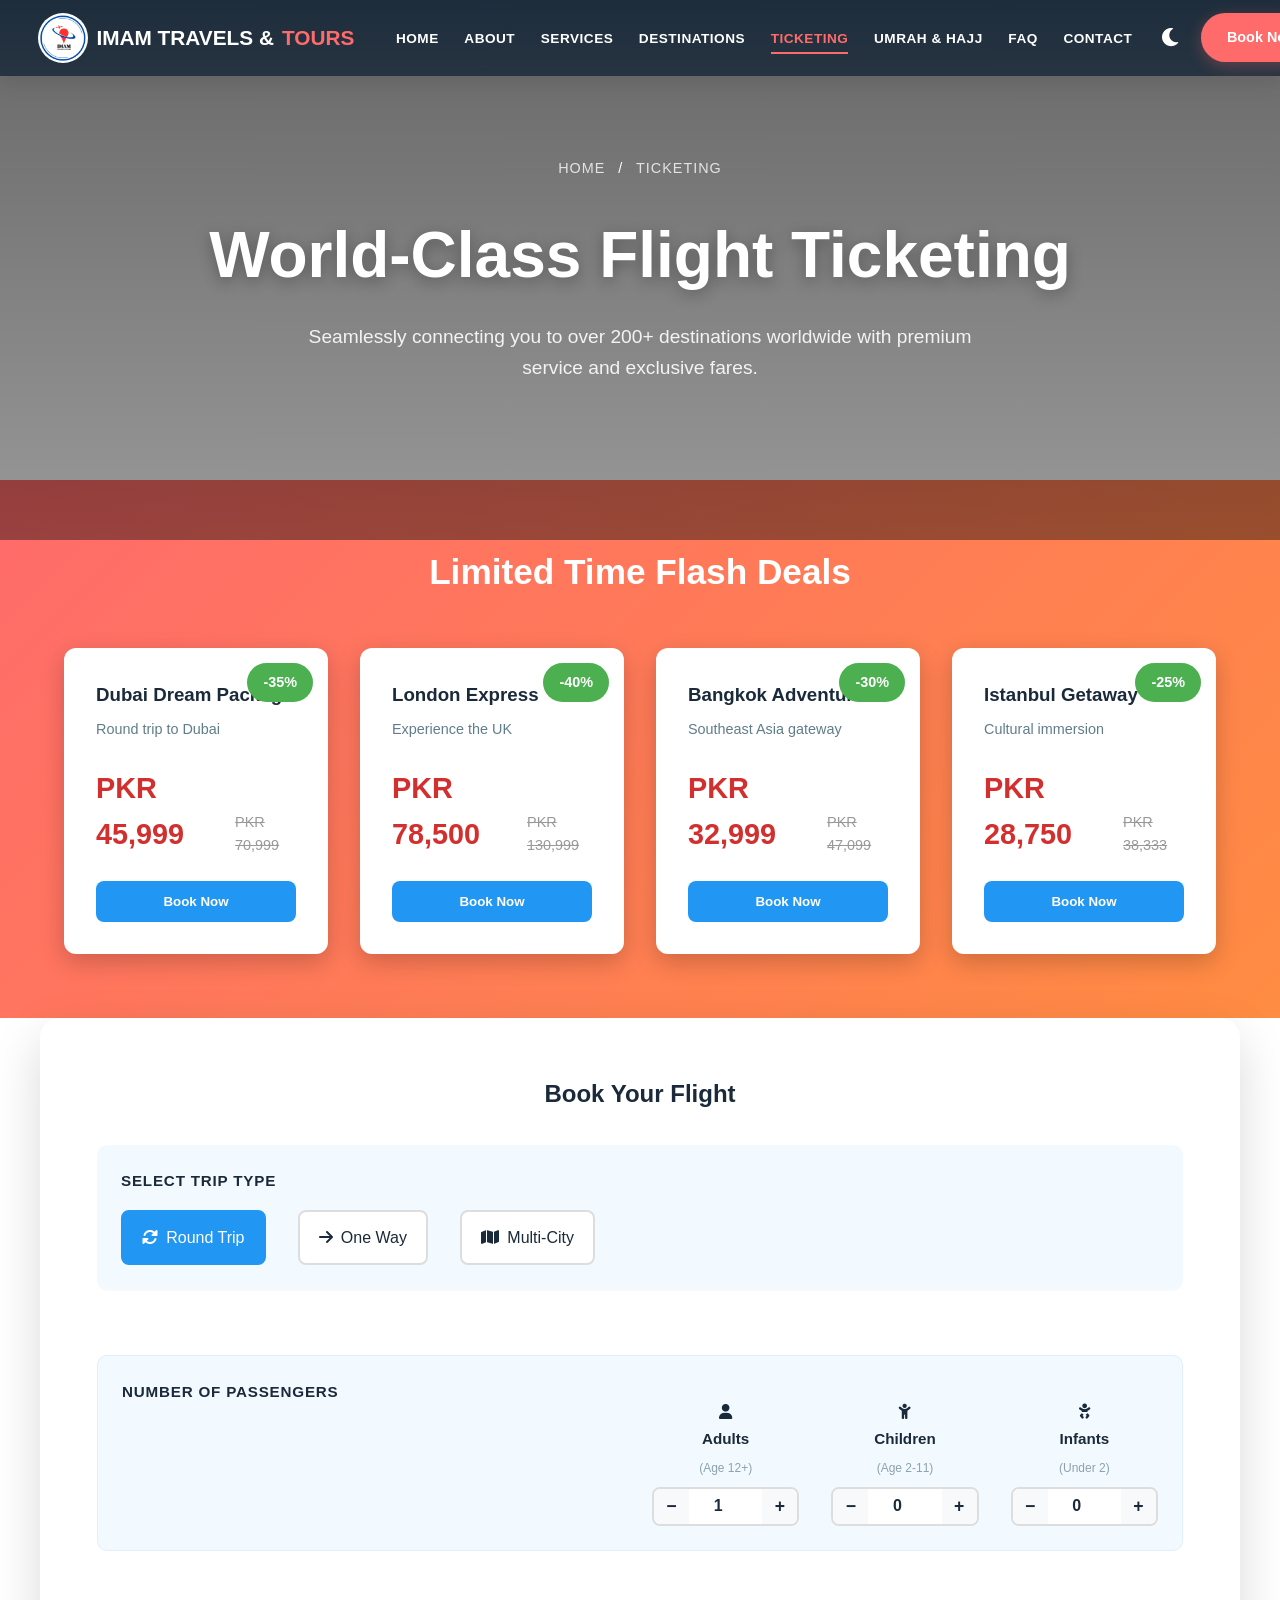
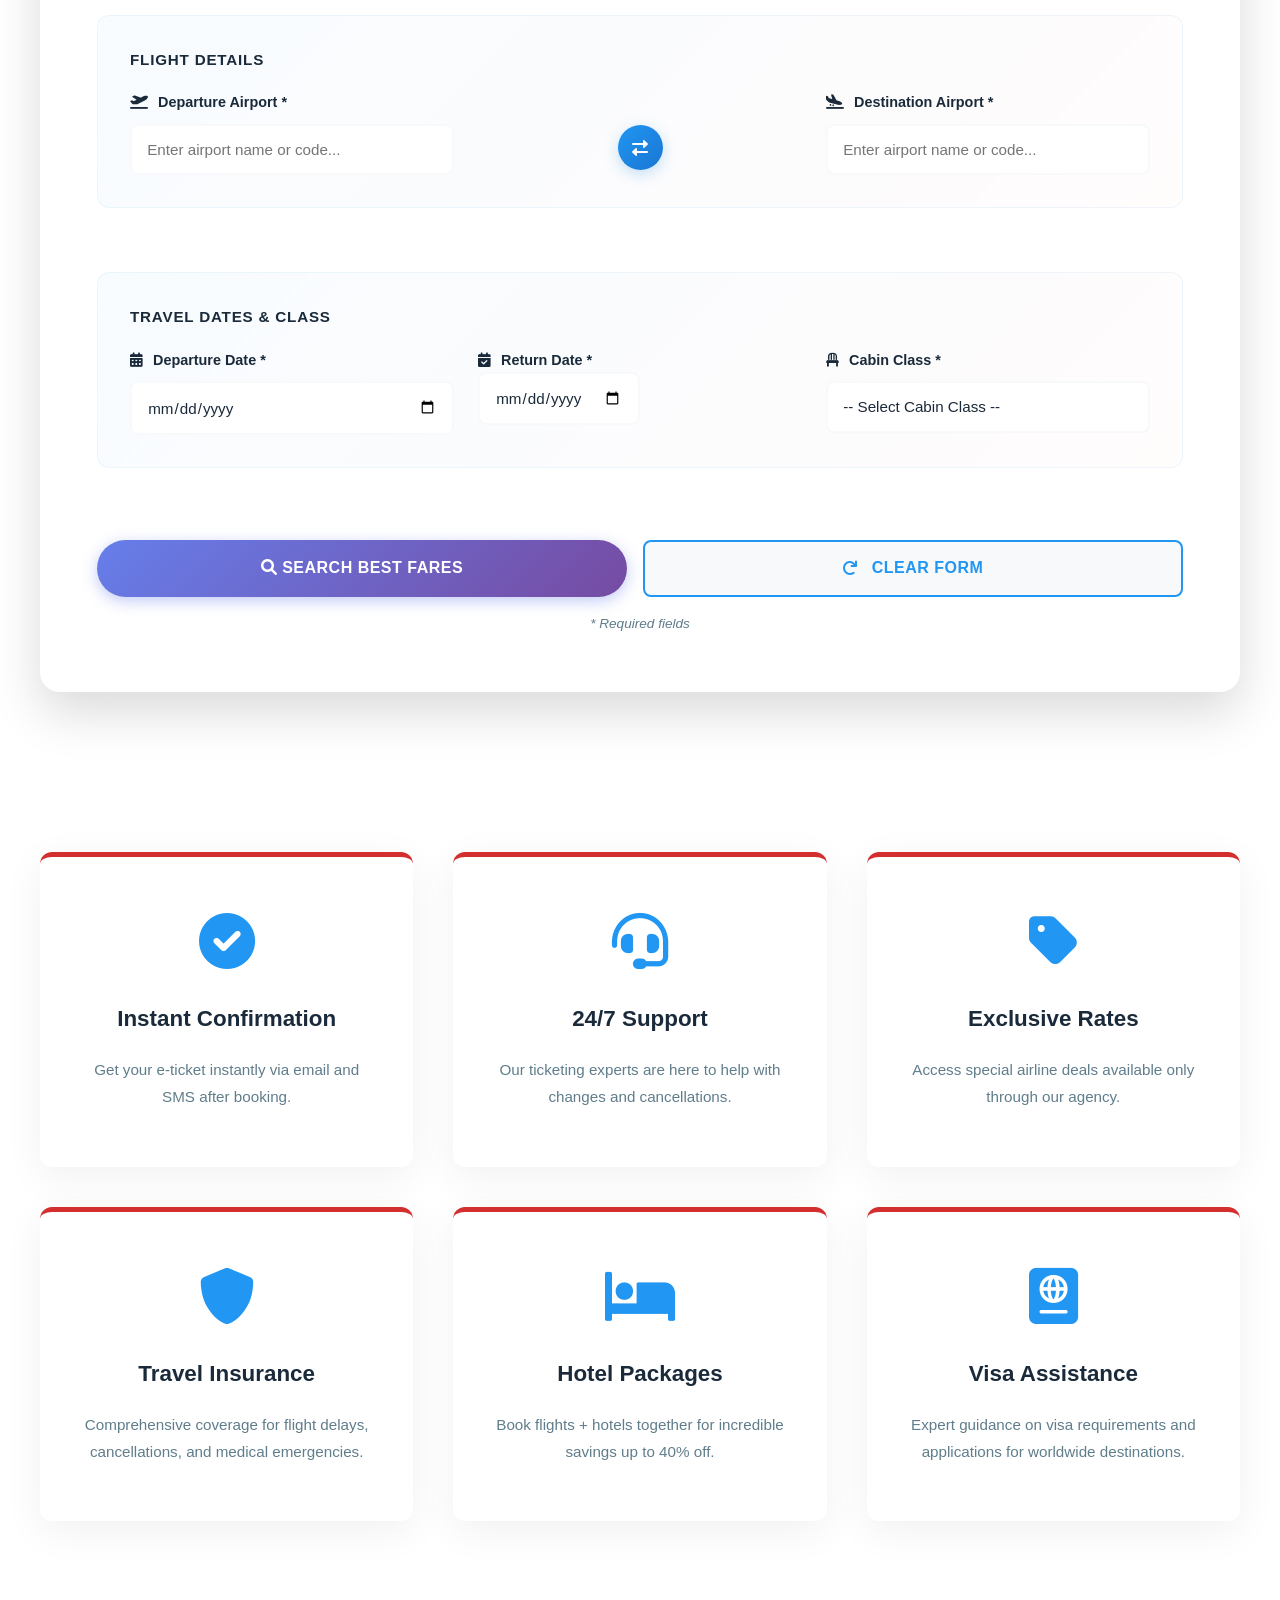
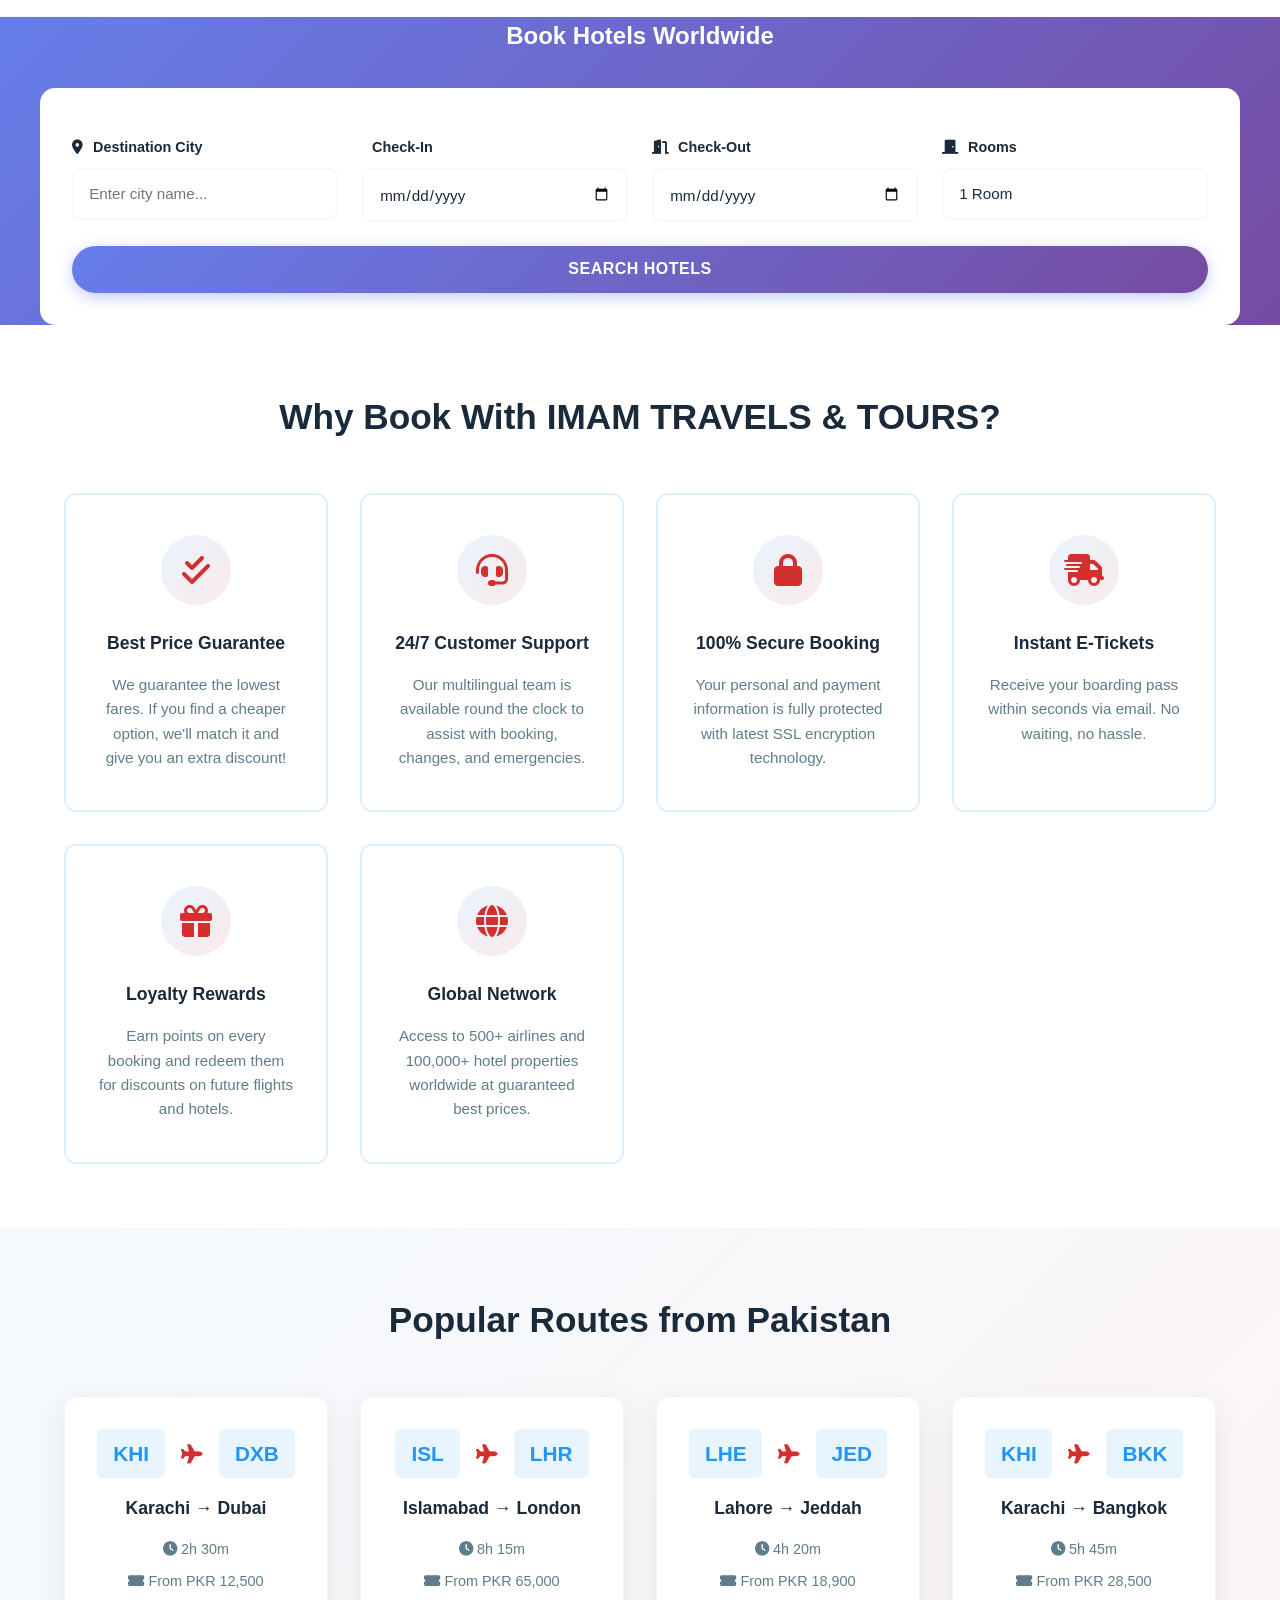
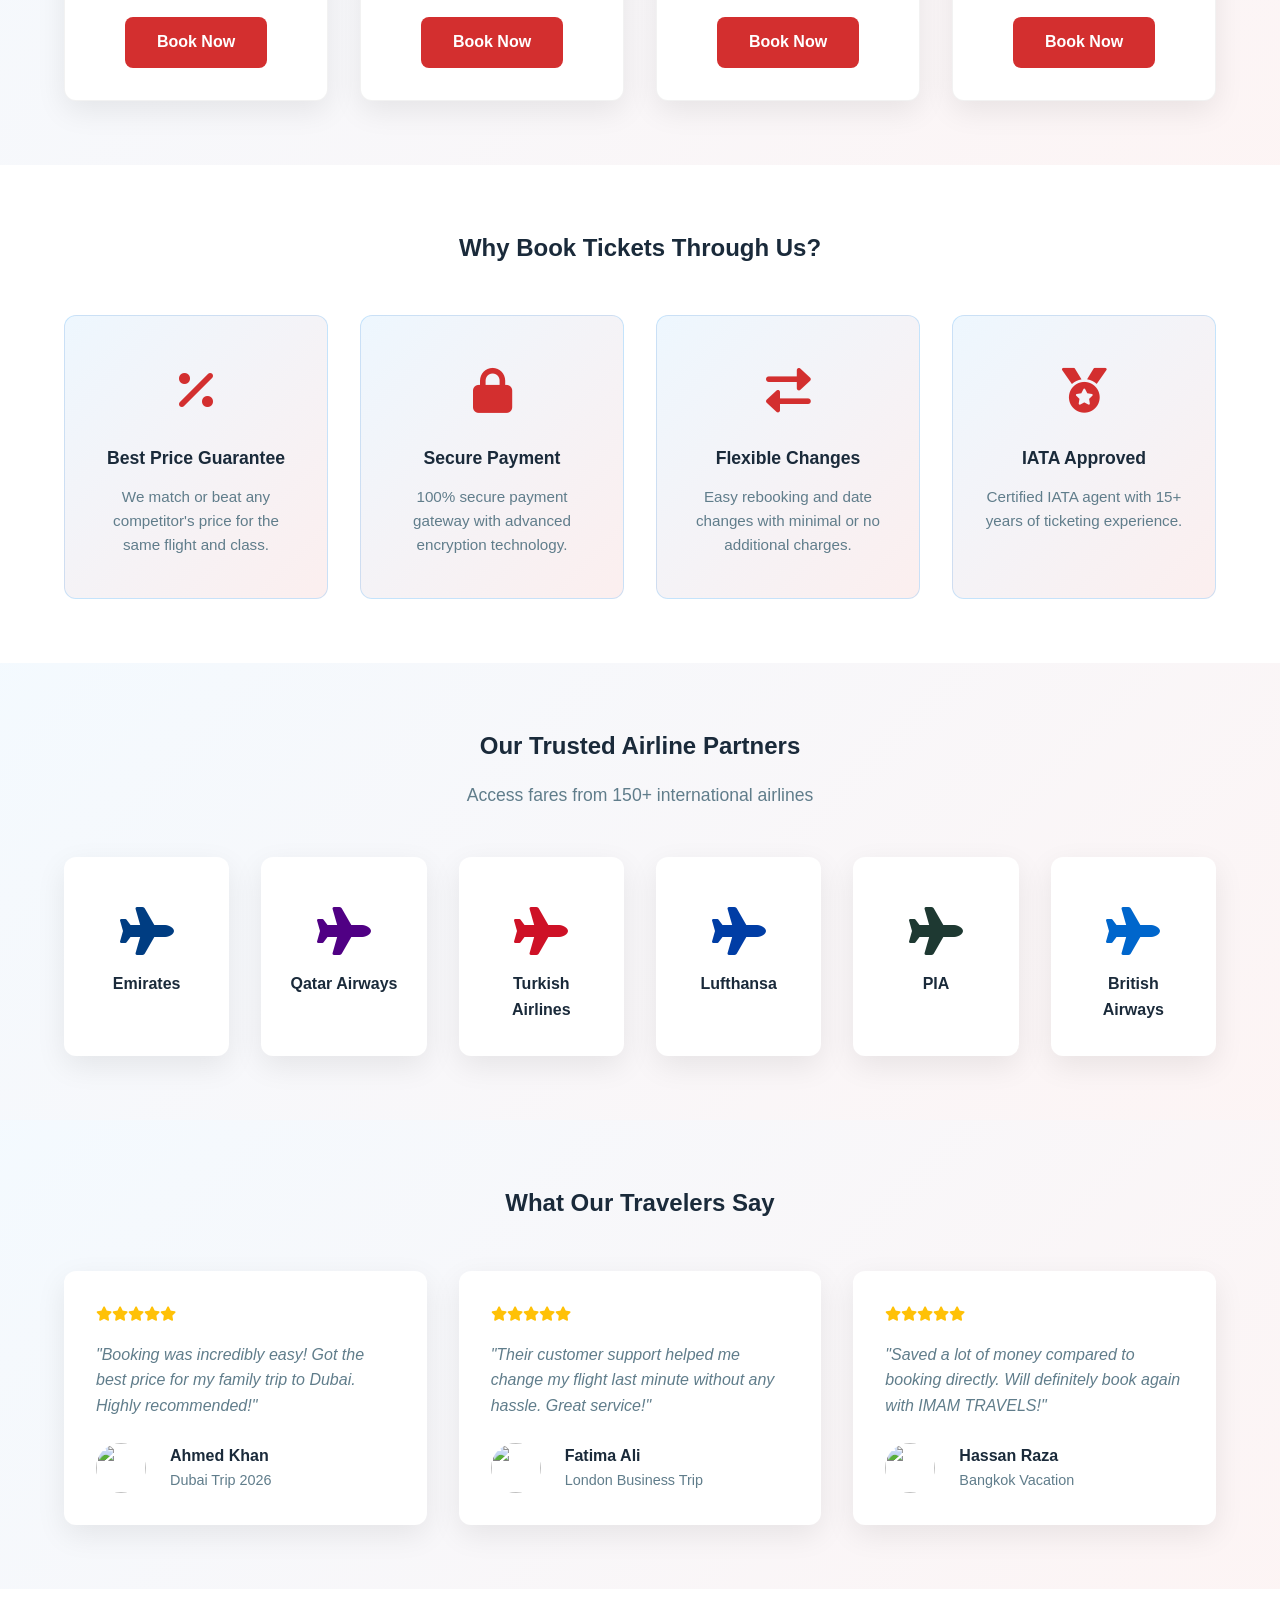
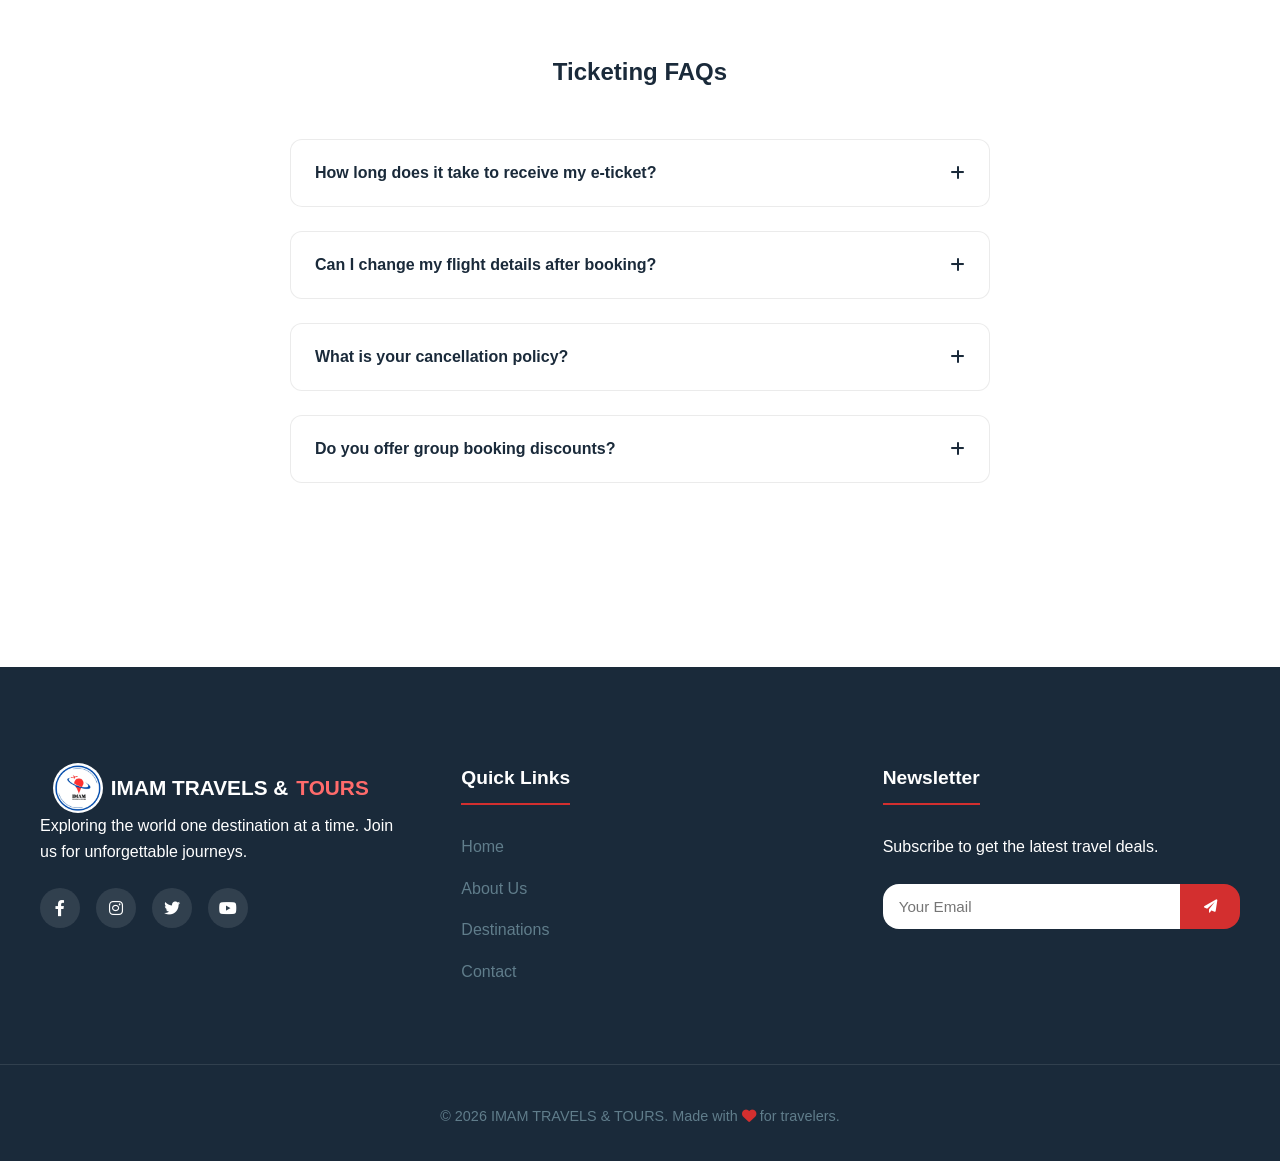
==== commit 3b515659: "Update ticketing.html" ====
--- a/ticketing.html
+++ b/ticketing.html
@@ -7,7 +7,7 @@
   <link rel="preconnect" href="https://fonts.googleapis.com">
   <link rel="preconnect" href="https://fonts.gstatic.com" crossorigin>
   <link href="https://fonts.googleapis.com/css2?family=Poppins:wght@300;400;600;700&display=swap&font-display=swap" rel="stylesheet">
-  <link rel="stylesheet" href="css files/ticketing.css">
+  <link rel="stylesheet" href="ticketing.css">
   <link rel="stylesheet" href="https://cdnjs.cloudflare.com/ajax/libs/font-awesome/6.0.0/css/all.min.css">
 </head>
 <body class="light-theme">
@@ -18,7 +18,7 @@
   <header>
     <nav>
       <a href="index.html#home" class="logo">
-        <img src="assets/image/imam travel and tours logo.jpeg" alt="IMAM TRAVELS & TOURS"> 
+        <img src="imam travel and tours logo.jpeg" alt="IMAM TRAVELS & TOURS"> 
         IMAM TRAVELS &<span> TOURS</span>
       </a>
       <ul class="nav-links" role="menubar">
@@ -572,7 +572,7 @@
     <div class="footer-grid">
       <div class="footer-column">
         <a href="index.html#home" class="logo">
-          <img src="assets/image/imam travel and tours logo.jpeg" alt="IMAM TRAVELS & TOURS"> 
+          <img src="imam travel and tours logo.jpeg" alt="IMAM TRAVELS & TOURS"> 
           IMAM TRAVELS &<span> TOURS</span>
         </a>
         <p>Exploring the world one destination at a time. Join us for unforgettable journeys.</p>
@@ -1243,8 +1243,8 @@
     }, 3000);
   </script>
 
-  <script src="js/main.js" defer></script>
-  <script src="js/advanced-features.js" defer></script>
+  <script src="main.js" defer></script>
+  <script src="advanced-features.js" defer></script>
 
   <!-- Missing Modals -->
   <div id="flightTrackerModal" class="modal">
--- a/ticketing.css
+++ b/ticketing.css
@@ -0,0 +1,1821 @@
+/* SHARED CORE STYLES */
+* { margin: 0; padding: 0; box-sizing: border-box; }
+:root {
+  --bg-color: #ffffff; --card-bg: #ffffff; --primary-color: #1a2a3a;
+  --accent-color: #d32f2f; --secondary-color: #2196f3; --light-bg: #f8f9fa;
+  --text-dark: #1a2a3a; --text-light: #607d8b; --border-radius: 16px;
+  --transition: all 0.4s cubic-bezier(0.165, 0.84, 0.44, 1);
+  --shadow-md: 0 10px 30px rgba(0,0,0,0.08);
+  --shadow-lg: 0 20px 50px rgba(0,0,0,0.15);
+}
+.dark-theme {
+  --bg-color: #0f172a; --card-bg: #1e293b; --primary-color: #f1f5f9;
+  --text-dark: #f1f5f9; --text-light: #94a3b8; --light-bg: #1e293b;
+  --shadow-md: 0 10px 30px rgba(0,0,0,0.3);
+  --shadow-lg: 0 20px 50px rgba(0,0,0,0.4);
+}
+html { scroll-behavior: smooth; overflow-x: hidden; }
+body { font-family: 'Poppins', sans-serif; line-height: 1.6; color: var(--text-dark); background-color: var(--bg-color); width: 100%; }
+
+/* Custom Scrollbar */
+::-webkit-scrollbar { width: 10px; }
+::-webkit-scrollbar-track { background: #f1f1f1; }
+::-webkit-scrollbar-thumb { background: var(--accent-color); border-radius: 10px; }
+
+/* PRELOADER & SCROLL PROGRESS */
+#preloader { position: fixed; inset: 0; background: var(--bg-color); z-index: 9999; display: flex; justify-content: center; align-items: center; transition: 0.5s; }
+.loader { width: 50px; height: 50px; border: 5px solid var(--light-bg); border-top: 5px solid var(--accent-color); border-radius: 50%; animation: spin 1s linear infinite; }
+@keyframes spin { to { transform: rotate(360deg); } }
+#scroll-progress { position: absolute; top: 0; left: 0; height: 4px; background: var(--accent-color); width: 0%; z-index: 1001; }
+
+/* HEADER & NAVIGATION */
+header { 
+  background: linear-gradient(180deg, rgba(26, 42, 58, 0.95) 0%, rgba(26, 42, 58, 0.85) 100%); 
+  padding: 0.8rem 0; 
+  position: fixed; 
+  width: 100%; 
+  top: 0; 
+  z-index: 1000; 
+  box-shadow: 0 4px 20px rgba(0,0,0,0.1); 
+  transition: var(--transition); 
+}
+header.scrolled { 
+  background: rgba(26, 42, 58, 0.95); 
+  padding: 0.5rem 0;
+  backdrop-filter: blur(15px); 
+  -webkit-backdrop-filter: blur(15px); 
+}
+nav { 
+  width: min(1400px, 100%); 
+  margin: 0 auto; 
+  display: flex; 
+  justify-content: space-between; 
+  align-items: center; 
+  padding: 0 clamp(0.75rem, 2vw, 2rem); 
+  gap: clamp(0.5rem, 2vw, 2rem); 
+}
+.logo { 
+  font-size: clamp(1.1rem, 2.5vw, 1.4rem); 
+  font-weight: 700; 
+  color: #ffffff; 
+  display: flex; 
+  align-items: center; 
+  gap: clamp(6px, 1.5vw, 12px); 
+  text-decoration: none; 
+  white-space: nowrap;
+  margin-right: auto;
+  padding: 0 clamp(0.5rem, 1vw, 1rem);
+  flex-shrink: 0;
+}
+.logo img { 
+  height: clamp(35px, 6vw, 50px); 
+  width: auto; 
+  border-radius: 50%; 
+  object-fit: cover; 
+  aspect-ratio: 1/1;
+}
+.logo span { 
+  color: #ff6b6b; 
+  font-weight: 800; 
+}
+.nav-links { 
+  list-style: none; 
+  display: flex; 
+  gap: clamp(0.8rem, 2vw, 1.5rem); 
+  margin: 0 auto; 
+  flex: 1; 
+  justify-content: center; 
+}
+.nav-links a { 
+  color: #ffffff; 
+  text-decoration: none; 
+  font-size: clamp(0.65rem, 2vw, 0.85rem); 
+  font-weight: 600; 
+  text-transform: uppercase; 
+  letter-spacing: 0.5px; 
+  transition: var(--transition); 
+  position: relative;
+  white-space: nowrap;
+  padding: 0.5rem 0;
+}
+.nav-links a.active { 
+  color: #ff6b6b !important; 
+}
+.nav-links a::after { 
+  content: ''; 
+  position: absolute; 
+  bottom: 0; 
+  left: 0; 
+  width: 0; 
+  height: 2px; 
+  background: #ff6b6b; 
+  transition: var(--transition); 
+}
+.nav-links a.active::after { 
+  width: 100%; 
+}
+.nav-links a:hover::after { 
+  width: 100%; 
+}
+.nav-links a:hover { 
+  color: #ff6b6b; 
+  transform: translateY(-2px);
+}
+.header-actions { 
+  display: flex; 
+  align-items: center; 
+  gap: clamp(0.75rem, 1.5vw, 1.2rem);
+  flex-shrink: 0;
+}
+#theme-toggle { 
+  cursor: pointer; 
+  color: #ffffff; 
+  font-size: clamp(1rem, 2vw, 1.3rem); 
+  transition: var(--transition); 
+}
+#theme-toggle:hover { 
+  color: #ff6b6b; 
+}
+.header-cta { 
+  background: #ff6b6b; 
+  color: white; 
+  padding: clamp(0.6rem, 1.2vw, 0.8rem) clamp(1.2rem, 2vw, 1.8rem); 
+  border-radius: 50px; 
+  text-decoration: none; 
+  font-weight: 700; 
+  transition: var(--transition); 
+  box-shadow: 0 4px 15px rgba(255, 107, 107, 0.3); 
+  white-space: nowrap;
+  font-size: clamp(0.75rem, 1.5vw, 0.9rem);
+  flex-shrink: 0;
+}
+.header-cta:hover { 
+  background: #ffffff; 
+  color: #ff6b6b; 
+  transform: translateY(-2px); 
+  box-shadow: 0 6px 20px rgba(255, 107, 107, 0.4); 
+}
+.hamburger { 
+  display: none; 
+  color: #ffffff; 
+  font-size: 1.5rem; 
+  cursor: pointer; 
+  transition: var(--transition);
+  flex-shrink: 0;
+}
+.hamburger:hover { 
+  color: #ff6b6b; 
+}
+
+/* TICKETING HERO (Aviation Parallax) */
+#ticketing-hero {
+  position: relative;
+  height: 60vh;
+  min-height: 450px;
+  display: flex;
+  align-items: center;
+  justify-content: center;
+  background: linear-gradient(rgba(0,0,0,0.6), rgba(0,0,0,0.4)), url('https://images.unsplash.com/photo-1436491865332-7a61a109c0f3?auto=format&fit=crop&w=1920&q=80');
+  background-size: cover;
+  background-position: center;
+  background-attachment: fixed;
+  color: white;
+  text-align: center;
+  margin-bottom: -60px;
+}
+#ticketing-hero h1 { font-size: clamp(2.5rem, 6vw, 4rem); font-weight: 700; text-shadow: 0 4px 15px rgba(0,0,0,0.3); margin-bottom: 1rem; color: white; }
+#ticketing-hero p { color: rgba(255,255,255,0.9); font-size: 1.2rem; max-width: 700px; margin: 0 auto; }
+.breadcrumb { display: flex; justify-content: center; gap: 0.8rem; margin-bottom: 1.5rem; font-size: 0.9rem; text-transform: uppercase; letter-spacing: 1px; }
+.breadcrumb a, .breadcrumb span { color: rgba(255,255,255,0.8); text-decoration: none; }
+.breadcrumb a:hover { color: var(--secondary-color); }
+
+/* BOOKING ENGINE */
+.container { width: min(1200px, 100% - 2rem); margin: 0 auto; }
+.booking-card {
+  background: var(--card-bg);
+  padding: clamp(1.5rem, 5vw, 3.5rem);
+  border-radius: 20px;
+  box-shadow: var(--shadow-lg);
+  position: relative;
+  z-index: 10;
+  border: 1px solid rgba(255,255,255,0.1);
+  backdrop-filter: blur(5px);
+  transition: var(--transition);
+}
+
+/* FORM PROFESSIONAL STYLING */
+.advanced-ticket-form {
+  display: flex;
+  flex-direction: column;
+  gap: 0;
+}
+
+.form-section-label {
+  display: block;
+  font-size: 0.95rem;
+  font-weight: 700;
+  color: var(--primary-color);
+  margin-bottom: 1.2rem;
+  text-transform: uppercase;
+  letter-spacing: 0.8px;
+}
+
+.trip-type-selector {
+  margin-bottom: 2rem;
+  padding-bottom: 2rem;
+  border-bottom: 2px solid var(--light-bg);
+}
+
+.radio-group {
+  display: flex;
+  gap: 3rem;
+  flex-wrap: wrap;
+  margin-top: 1rem;
+}
+
+.radio-option {
+  display: flex;
+  align-items: center;
+  gap: 0.8rem;
+  cursor: pointer;
+}
+
+.radio-option input[type="radio"] {
+  width: 20px;
+  height: 20px;
+  cursor: pointer;
+  accent-color: var(--secondary-color);
+}
+
+.radio-option label {
+  cursor: pointer;
+  font-weight: 500;
+  display: flex;
+  align-items: center;
+  gap: 0.6rem;
+  user-select: none;
+}
+
+.passengers-selector {
+  margin: 2rem 0;
+  padding: 2rem;
+  background: linear-gradient(135deg, rgba(33, 150, 243, 0.05) 0%, rgba(52, 152, 219, 0.03) 100%);
+  border-radius: 12px;
+  border: 1px solid rgba(52, 152, 219, 0.1);
+}
+
+.passengers-grid {
+  display: grid;
+  grid-template-columns: repeat(auto-fit, minmax(140px, 1fr));
+  gap: 2rem;
+  margin-top: 1.5rem;
+}
+
+.passenger-input {
+  display: flex;
+  flex-direction: column;
+  gap: 0.8rem;
+  text-align: center;
+}
+
+.passenger-input label {
+  font-size: 0.95rem;
+  font-weight: 600;
+  color: var(--primary-color);
+  display: flex;
+  flex-direction: column;
+  gap: 0.3rem;
+}
+
+.hint {
+  font-size: 0.75rem;
+  opacity: 0.7;
+  font-weight: 400;
+  color: var(--text-light);
+}
+
+.number-input {
+  display: flex;
+  align-items: center;
+  border: 2px solid var(--light-bg);
+  border-radius: 8px;
+  background: var(--card-bg);
+  transition: all 0.3s ease;
+  overflow: hidden;
+}
+
+.number-input:focus-within {
+  border-color: var(--secondary-color);
+  box-shadow: 0 0 0 3px rgba(52, 152, 219, 0.1);
+}
+
+.number-input button {
+  background: none;
+  border: none;
+  width: 38px;
+  height: 38px;
+  cursor: pointer;
+  font-size: 1.1rem;
+  color: var(--secondary-color);
+  transition: all 0.2s ease;
+  font-weight: 700;
+  display: flex;
+  align-items: center;
+  justify-content: center;
+}
+
+.number-input button:hover {
+  background: rgba(52, 152, 219, 0.1);
+}
+
+.number-input button:active {
+  transform: scale(0.95);
+}
+
+.number-input input {
+  flex: 1;
+  border: none;
+  text-align: center;
+  font-weight: 700;
+  background: transparent;
+  font-size: 1.1rem;
+  color: var(--primary-color);
+  padding: 0.5rem 0;
+  font-family: 'Poppins', sans-serif;
+}
+
+.form-section {
+  margin: 2rem 0;
+  padding: 2rem;
+  background: linear-gradient(135deg, rgba(33, 150, 243, 0.03) 0%, rgba(255, 107, 107, 0.02) 100%);
+  border-radius: 12px;
+  border: 1px solid rgba(52, 152, 219, 0.08);
+}
+
+.form-grid {
+  display: grid;
+  grid-template-columns: repeat(auto-fit, minmax(200px, 1fr));
+  gap: 1.5rem;
+  margin-top: 1rem;
+}
+
+.input-group {
+  display: flex;
+  flex-direction: column;
+  gap: 0.6rem;
+}
+
+.input-group label {
+  font-weight: 600;
+  font-size: 0.9rem;
+  color: var(--primary-color);
+  display: flex;
+  align-items: center;
+  gap: 0.6rem;
+  text-transform: capitalize;
+}
+
+.input-group input,
+.input-group select {
+  padding: 0.95rem;
+  border: 2px solid var(--light-bg);
+  border-radius: 8px;
+  background: var(--card-bg);
+  color: var(--text-dark);
+  font-family: 'Poppins', sans-serif;
+  font-size: 0.95rem;
+  transition: all 0.3s ease;
+}
+
+.input-group input:hover,
+.input-group select:hover {
+  border-color: rgba(52, 152, 219, 0.3);
+}
+
+.input-group input:focus,
+.input-group select:focus {
+  outline: none;
+  border-color: var(--secondary-color);
+  box-shadow: 0 0 0 4px rgba(52, 152, 219, 0.15);
+}
+
+.input-group.error input,
+.input-group.error select {
+  border-color: #e74c3c;
+  background: rgba(231, 76, 60, 0.05);
+}
+
+.input-group.error input:focus,
+.input-group.error select:focus {
+  box-shadow: 0 0 0 4px rgba(231, 76, 60, 0.15);
+}
+
+.error-message {
+  display: none;
+  font-size: 0.8rem;
+  color: #e74c3c;
+  font-weight: 500;
+  margin-top: 0.3rem;
+}
+
+.input-group.error .error-message {
+  display: block;
+}
+
+.swap-btn-container {
+  display: flex;
+  align-items: flex-end;
+  justify-content: center;
+  padding-bottom: 0.8rem;
+}
+
+.swap-btn {
+  background: linear-gradient(135deg, var(--secondary-color), #1976d2);
+  color: white;
+  border: none;
+  width: 45px;
+  height: 45px;
+  border-radius: 50%;
+  cursor: pointer;
+  display: flex;
+  align-items: center;
+  justify-content: center;
+  transition: all 0.3s ease;
+  font-size: 1rem;
+  box-shadow: 0 4px 15px rgba(52, 152, 219, 0.3);
+  font-weight: 600;
+}
+
+.swap-btn:hover {
+  transform: scale(1.1) rotate(180deg);
+  box-shadow: 0 6px 20px rgba(52, 152, 219, 0.4);
+}
+
+.swap-btn:active {
+  transform: scale(0.95);
+}
+
+/* SELECT DROPDOWN STYLING */
+select {
+  cursor: pointer;
+  appearance: none;
+  background-image: url("data:image/svg+xml;charset=UTF-8,%3csvg xmlns='http://www.w3.org/2000/svg' viewBox='0 0 24 24' fill='none' stroke='%232196f3' stroke-width='2' stroke-linecap='round' stroke-linejoin='round'%3e%3cpolyline points='6 9 12 15 18 9'%3e%3c/polyline%3e%3c/svg%3e");
+  background-repeat: no-repeat;
+  background-position: right 0.75rem center;
+  background-size: 1.25rem;
+  padding-right: 2.5rem;
+}
+
+select optgroup {
+  font-weight: 700;
+  color: var(--primary-color);
+  padding: 0.5rem 0;
+}
+
+select option {
+  padding: 0.75rem;
+  background: var(--card-bg);
+  color: var(--text-dark);
+  font-family: 'Poppins', sans-serif;
+}
+
+.form-actions {
+  display: flex;
+  gap: 1rem;
+  margin: 2.5rem 0 1rem;
+}
+
+.cta-button {
+  flex: 1;
+  padding: 1.1rem 2rem;
+  background: var(--accent-color);
+  color: white;
+  border: none;
+  border-radius: 8px;
+  font-size: 1rem;
+  font-weight: 700;
+  cursor: pointer;
+  transition: all 0.3s ease;
+  box-shadow: 0 4px 15px rgba(211, 47, 47, 0.3);
+  text-transform: uppercase;
+  letter-spacing: 0.5px;
+  display: flex;
+  align-items: center;
+  justify-content: center;
+  gap: 0.8rem;
+}
+
+.cta-button:hover {
+  background: #c0392b;
+  transform: translateY(-2px);
+  box-shadow: 0 6px 20px rgba(211, 47, 47, 0.4);
+}
+
+.cta-button:active {
+  transform: translateY(0);
+}
+
+.btn-secondary {
+  flex: 1;
+  padding: 1.1rem 2rem;
+  background: var(--light-bg);
+  color: var(--secondary-color);
+  border: 2px solid var(--secondary-color);
+  border-radius: 8px;
+  font-size: 1rem;
+  font-weight: 700;
+  cursor: pointer;
+  transition: all 0.3s ease;
+  text-transform: uppercase;
+  letter-spacing: 0.5px;
+  display: flex;
+  align-items: center;
+  justify-content: center;
+  gap: 0.8rem;
+}
+
+.btn-secondary:hover {
+  background: var(--secondary-color);
+  color: white;
+  transform: translateY(-2px);
+}
+
+.btn-secondary:active {
+  transform: translateY(0);
+}
+
+.form-note {
+  text-align: center;
+  font-size: 0.85rem;
+  color: var(--text-light);
+  font-style: italic;
+}
+.form-grid { display: grid; grid-template-columns: repeat(auto-fit, minmax(min(100%, 200px), 1fr)); gap: 1.5rem; }
+.input-group { display: flex; flex-direction: column; gap: 0.6rem; }
+.input-group label { font-weight: 600; font-size: 0.9rem; color: var(--primary-color); display: flex; align-items: center; gap: 10px; }
+input, select { padding: 1rem; border: 1.5px solid rgba(127,140,141,0.2); border-radius: 10px; background: var(--card-bg); color: var(--text-dark); font-family: inherit; font-size: 0.95rem; transition: var(--transition); }
+input:focus, select:focus { outline: none; border-color: var(--secondary-color); box-shadow: 0 0 0 3px rgba(52, 152, 219, 0.1); }
+
+/* Airport Select Dropdown Styling */
+select {
+  cursor: pointer;
+  appearance: none;
+  background-image: url("data:image/svg+xml;charset=UTF-8,%3csvg xmlns='http://www.w3.org/2000/svg' viewBox='0 0 24 24' fill='none' stroke='currentColor' stroke-width='2' stroke-linecap='round' stroke-linejoin='round'%3e%3cpolyline points='6 9 12 15 18 9'%3e%3c/polyline%3e%3c/svg%3e");
+  background-repeat: no-repeat;
+  background-position: right 0.75rem center;
+  background-size: 1.25rem;
+  padding-right: 2.5rem;
+}
+
+select optgroup {
+  font-weight: 700;
+  color: var(--primary-color);
+  padding: 0.5rem 0;
+}
+
+select option {
+  padding: 0.75rem;
+  background: var(--card-bg);
+  color: var(--text-dark);
+  font-family: inherit;
+  font-size: 0.95rem;
+}
+
+/* Swap Button Professional Styling */
+.swap-btn-container {
+  display: flex;
+  align-items: flex-end;
+  justify-content: center;
+  padding-bottom: 5px;
+}
+#swap-airports {
+  background: var(--light-bg);
+  color: var(--accent-color);
+  border: 1px solid rgba(127,140,141,0.2);
+  width: 45px;
+  height: 45px;
+  border-radius: 50%;
+  cursor: pointer;
+  transition: 0.5s ease;
+  display: flex;
+  align-items: center;
+  justify-content: center;
+  font-size: 1.2rem;
+}
+#swap-airports:hover {
+  background: var(--accent-color);
+  color: white;
+  transform: rotate(180deg);
+  box-shadow: 0 5px 15px rgba(211, 47, 47, 0.3);
+}
+
+.cta-button { 
+  display: inline-block; 
+  background: var(--accent-color); 
+  color: white; 
+  border: none; 
+  padding: 1.2rem 2.5rem; 
+  border-radius: 8px; 
+  text-decoration: none; 
+  font-weight: 700; 
+  cursor: pointer; 
+  transition: var(--transition); 
+  box-shadow: 0 4px 15px rgba(231, 76, 60, 0.3); 
+  text-transform: uppercase;
+}
+.cta-button:hover { background: #c0392b; transform: translateY(-3px); box-shadow: 0 8px 25px rgba(231, 76, 60, 0.4); }
+
+/* SEARCH RESULTS */
+#search-results {
+  padding: 4rem 0;
+  background: linear-gradient(135deg, rgba(33, 150, 243, 0.03) 0%, rgba(255, 107, 107, 0.02) 100%);
+  display: none;
+}
+
+.results-header {
+  text-align: center;
+  margin-bottom: 3rem;
+}
+
+.results-header h2 {
+  color: var(--primary-color);
+  margin-bottom: 0.5rem;
+  font-size: 2.2rem;
+}
+
+.results-header p {
+  color: var(--text-light);
+  font-size: 1.1rem;
+}
+
+.flight-results-grid {
+  display: grid;
+  gap: 2rem;
+  margin-bottom: 2rem;
+}
+
+.flight-card {
+  background: var(--card-bg);
+  border-radius: 16px;
+  padding: 2rem;
+  box-shadow: 0 8px 32px rgba(0,0,0,0.08);
+  border: 1px solid rgba(52, 152, 219, 0.1);
+  transition: var(--transition);
+  position: relative;
+  overflow: hidden;
+}
+
+.flight-card:hover {
+  transform: translateY(-5px);
+  box-shadow: 0 15px 45px rgba(0,0,0,0.15);
+}
+
+.flight-card::before {
+  content: '';
+  position: absolute;
+  top: 0;
+  left: 0;
+  right: 0;
+  height: 4px;
+  background: linear-gradient(90deg, var(--secondary-color), var(--accent-color));
+}
+
+.flight-header {
+  display: flex;
+  justify-content: space-between;
+  align-items: center;
+  margin-bottom: 1.5rem;
+}
+
+.airline-info {
+  display: flex;
+  align-items: center;
+  gap: 1rem;
+}
+
+.airline-logo {
+  width: 50px;
+  height: 50px;
+  background: var(--light-bg);
+  border-radius: 8px;
+  display: flex;
+  align-items: center;
+  justify-content: center;
+  font-size: 1.5rem;
+  color: var(--primary-color);
+}
+
+.airline-details h3 {
+  margin: 0;
+  font-size: 1.2rem;
+  color: var(--primary-color);
+}
+
+.airline-details p {
+  margin: 0.2rem 0 0;
+  color: var(--text-light);
+  font-size: 0.9rem;
+}
+
+.flight-price {
+  text-align: right;
+}
+
+.flight-price .price {
+  font-size: 1.8rem;
+  font-weight: 700;
+  color: var(--secondary-color);
+  display: block;
+}
+
+.flight-price .original-price {
+  font-size: 0.9rem;
+  color: var(--text-light);
+  text-decoration: line-through;
+  margin-top: 0.2rem;
+}
+
+.flight-details {
+  display: grid;
+  grid-template-columns: 1fr auto 1fr;
+  gap: 2rem;
+  align-items: center;
+  margin-bottom: 1.5rem;
+}
+
+.flight-departure, .flight-arrival {
+  text-align: center;
+}
+
+.flight-time {
+  font-size: 2rem;
+  font-weight: 700;
+  color: var(--primary-color);
+  margin-bottom: 0.5rem;
+}
+
+.flight-date {
+  color: var(--text-light);
+  font-size: 0.9rem;
+  margin-bottom: 0.3rem;
+}
+
+.flight-location {
+  font-weight: 600;
+  color: var(--primary-color);
+  margin-bottom: 0.2rem;
+}
+
+.flight-code {
+  color: var(--text-light);
+  font-size: 0.8rem;
+}
+
+.flight-duration {
+  text-align: center;
+  padding: 1rem;
+  background: var(--light-bg);
+  border-radius: 12px;
+  border: 2px solid rgba(52, 152, 219, 0.1);
+}
+
+.flight-duration .duration {
+  font-size: 1.1rem;
+  font-weight: 600;
+  color: var(--primary-color);
+  margin-bottom: 0.3rem;
+}
+
+.flight-duration .stops {
+  color: var(--text-light);
+  font-size: 0.85rem;
+}
+
+.flight-footer {
+  display: flex;
+  justify-content: space-between;
+  align-items: center;
+}
+
+.flight-features {
+  display: flex;
+  gap: 1rem;
+  flex-wrap: wrap;
+}
+
+.feature-tag {
+  background: rgba(52, 152, 219, 0.1);
+  color: var(--secondary-color);
+  padding: 0.3rem 0.8rem;
+  border-radius: 20px;
+  font-size: 0.8rem;
+  font-weight: 500;
+}
+
+.book-button {
+  background: var(--secondary-color);
+  color: white;
+  border: none;
+  padding: 0.8rem 2rem;
+  border-radius: 8px;
+  font-weight: 600;
+  cursor: pointer;
+  transition: var(--transition);
+  display: flex;
+  align-items: center;
+  gap: 0.5rem;
+}
+
+.book-button:hover {
+  background: #2980b9;
+  transform: translateY(-2px);
+}
+
+.no-results {
+  text-align: center;
+  padding: 4rem 2rem;
+  background: var(--card-bg);
+  border-radius: 16px;
+  box-shadow: 0 8px 32px rgba(0,0,0,0.08);
+}
+
+.no-results i {
+  font-size: 4rem;
+  color: var(--text-light);
+  margin-bottom: 1rem;
+}
+
+.no-results h3 {
+  color: var(--primary-color);
+  margin-bottom: 1rem;
+}
+
+.no-results p {
+  color: var(--text-light);
+  margin-bottom: 2rem;
+}
+
+/* TICKETING INFO */
+#ticketing-info { padding: 10rem 0 6rem; background-color: var(--bg-color); }
+.services-grid { display: grid; grid-template-columns: repeat(auto-fit, minmax(min(100%, 300px), 1fr)); gap: 2.5rem; }
+.service-card { 
+  background: var(--card-bg); 
+  padding: 3.5rem 2.5rem; 
+  border-radius: 12px; 
+  text-align: center; 
+  transition: var(--transition); 
+  border-top: 5px solid var(--accent-color); 
+  box-shadow: 0 10px 40px rgba(0,0,0,0.06); 
+}
+.service-card:hover { transform: translateY(-10px); box-shadow: 0 15px 50px rgba(0,0,0,0.12); }
+.service-card i { font-size: 3.5rem; color: var(--secondary-color); margin-bottom: 2rem; }
+.service-card h3 { color: var(--primary-color); margin-bottom: 1.2rem; font-size: 1.4rem; }
+.service-card p { color: var(--text-light); line-height: 1.8; font-size: 0.95rem; }
+
+/* REVEAL ON SCROLL */
+.reveal { opacity: 0; transform: translateY(40px); transition: all 1s ease-out; }
+.reveal.active { opacity: 1; transform: translateY(0); }
+
+/* FOOTER (Standardized) */
+footer {
+  background: var(--primary-color);
+  color: white;
+  padding: 6rem 0 2rem;
+  margin-top: 6rem;
+}
+.footer-grid {
+  width: min(1200px, 100% - 3rem);
+  margin: 0 auto 4rem;
+  display: grid;
+  grid-template-columns: repeat(auto-fit, minmax(250px, 1fr));
+  gap: 4rem;
+}
+.footer-column h3 {
+  color: white;
+  margin-bottom: 1.8rem;
+  border-bottom: 2.5px solid var(--accent-color);
+  padding-bottom: 0.6rem;
+  display: inline-block;
+  font-size: 1.2rem;
+}
+.footer-column ul { list-style: none; }
+.footer-column ul li { margin-bottom: 1rem; }
+.footer-column ul a { color: var(--text-light); text-decoration: none; transition: var(--transition); }
+.footer-column ul a:hover { color: var(--secondary-color); padding-left: 8px; }
+.socials { display: flex; gap: 1rem; margin-top: 1.5rem; }
+.socials a {
+  width: 40px; height: 40px;
+  background: rgba(255, 255, 255, 0.1);
+  display: flex; align-items: center; justify-content: center;
+  border-radius: 50%; color: white; text-decoration: none; transition: var(--transition);
+}
+.socials a:hover { background: var(--accent-color); transform: translateY(-3px); }
+.footer-newsletter { display: flex; margin-top: 1.5rem; height: 45px; }
+.footer-newsletter input { flex: 1; border-radius: var(--border-radius) 0 0 var(--border-radius); border: none; padding: 0 1rem; background: var(--card-bg); color: var(--text-dark); }
+.footer-newsletter button { width: 60px; border-radius: 0 var(--border-radius) var(--border-radius) 0; padding: 0; background: var(--accent-color); color: white; border: none; cursor: pointer; transition: var(--transition); }
+.footer-newsletter button:hover { background: #c0392b; }
+.footer-bottom { text-align: center; border-top: 1px solid rgba(255,255,255,0.1); padding-top: 2.5rem; font-size: 0.9rem; color: var(--text-light); }
+
+/* ========== NEW TICKETING SECTIONS ========== */
+
+/* POPULAR ROUTES SECTION */
+#popular-routes { background: linear-gradient(135deg, rgba(33, 150, 243, 0.05) 0%, rgba(211, 47, 47, 0.05) 100%); padding: 4rem 2rem; }
+#popular-routes h2 { text-align: center; margin-bottom: 3rem; font-size: 2.2rem; }
+.routes-grid { display: grid; grid-template-columns: repeat(auto-fit, minmax(260px, 1fr)); gap: 2rem; }
+.route-card { background: var(--card-bg); border-radius: 12px; padding: 2rem; text-align: center; transition: var(--transition); box-shadow: var(--shadow-md); border: 1px solid rgba(0,0,0,0.05); }
+.route-card:hover { transform: translateY(-8px); box-shadow: var(--shadow-lg); }
+.route-header { display: flex; align-items: center; justify-content: center; gap: 1rem; margin-bottom: 1rem; }
+.route-from, .route-to { font-size: 1.3rem; font-weight: 700; color: var(--secondary-color); background: rgba(33, 150, 243, 0.1); padding: 0.5rem 1rem; border-radius: 6px; min-width: 50px; }
+.route-header i { color: var(--accent-color); font-size: 1.2rem; }
+.route-card h3 { color: var(--primary-color); margin-bottom: 1rem; font-size: 1.1rem; }
+.route-meta { display: flex; flex-direction: column; gap: 0.5rem; margin-bottom: 1.5rem; color: var(--text-light); font-size: 0.9rem; }
+.route-button { display: inline-block; background: var(--accent-color); color: white; padding: 0.8rem 2rem; border-radius: 8px; text-decoration: none; font-weight: 600; transition: var(--transition); cursor: pointer; }
+.route-button:hover { background: #c0392b; transform: translateY(-2px); }
+
+/* TICKETING BENEFITS SECTION */
+#ticketing-benefits { background: white; padding: 4rem 2rem; }
+#ticketing-benefits h2 { text-align: center; margin-bottom: 3rem; }
+.benefits-grid { display: grid; grid-template-columns: repeat(auto-fit, minmax(250px, 1fr)); gap: 2rem; }
+.benefit-item { background: linear-gradient(135deg, rgba(33, 150, 243, 0.08) 0%, rgba(211, 47, 47, 0.08) 100%); padding: 2.5rem 2rem; border-radius: 12px; text-align: center; transition: var(--transition); border: 1px solid rgba(33, 150, 243, 0.2); }
+.benefit-item:hover { transform: translateY(-8px); background: linear-gradient(135deg, rgba(33, 150, 243, 0.12) 0%, rgba(211, 47, 47, 0.12) 100%); }
+.benefit-icon { font-size: 2.8rem; color: var(--accent-color); margin-bottom: 1rem; }
+.benefit-item h3 { color: var(--primary-color); margin-bottom: 0.8rem; font-size: 1.1rem; }
+.benefit-item p { color: var(--text-light); font-size: 0.95rem; }
+
+/* AIRLINE PARTNERS SECTION */
+#airline-partners { background: linear-gradient(135deg, rgba(33, 150, 243, 0.05) 0%, rgba(211, 47, 47, 0.05) 100%); padding: 4rem 2rem; }
+#airline-partners h2, .section-subtitle { text-align: center; }
+#airline-partners h2 { margin-bottom: 1rem; }
+.section-subtitle { color: var(--text-light); margin-bottom: 3rem; font-size: 1.1rem; }
+.airlines-showcase { display: grid; grid-template-columns: repeat(auto-fit, minmax(150px, 1fr)); gap: 2rem; margin-top: 2rem; }
+.airline-badge { background: var(--card-bg); padding: 2rem 1.5rem; border-radius: 12px; text-align: center; transition: var(--transition); box-shadow: var(--shadow-md); border: 2px solid transparent; }
+.airline-badge:hover { transform: translateY(-8px); box-shadow: var(--shadow-lg); border-color: var(--secondary-color); }
+.airline-badge i { font-size: 3rem; margin: 1rem 0; }
+.airline-badge p { font-weight: 600; color: var(--primary-color); }
+
+/* PRICING TIERS SECTION */
+#pricing-tiers { background: white; padding: 4rem 2rem; }
+#pricing-tiers h2 { text-align: center; margin-bottom: 3rem; }
+.pricing-grid { display: grid; grid-template-columns: repeat(auto-fit, minmax(280px, 1fr)); gap: 2rem; }
+.pricing-card { background: var(--card-bg); border-radius: 12px; padding: 2.5rem 2rem; border: 2px solid rgba(33, 150, 243, 0.2); transition: var(--transition); position: relative; }
+.pricing-card.featured { border-color: var(--accent-color); box-shadow: 0 10px 40px rgba(211, 47, 47, 0.2); transform: scale(1.02); }
+.pricing-card h3 { font-size: 1.5rem; margin-bottom: 0.5rem; color: var(--primary-color); }
+.price-tag { display: inline-block; background: var(--secondary-color); color: white; padding: 0.3rem 0.8rem; border-radius: 20px; font-size: 0.75rem; font-weight: 600; margin-bottom: 1.5rem; }
+.features-list { list-style: none; margin: 2rem 0; text-align: left; }
+.features-list li { padding: 0.7rem 0; color: var(--text-light); display: flex; align-items: center; gap: 1rem; }
+.features-list i.fa-check { color: #4caf50; font-weight: 600; }
+.features-list i.fa-times { color: #999; }
+.pricing-button { display: block; background: var(--accent-color); color: white; padding: 1rem; border-radius: 8px; text-decoration: none; font-weight: 600; text-align: center; transition: var(--transition); margin-top: 2rem; cursor: pointer; border: none; }
+.pricing-button:hover { background: #c0392b; transform: translateY(-3px); }
+
+/* TESTIMONIALS SECTION */
+#ticketing-testimonials { background: linear-gradient(135deg, rgba(33, 150, 243, 0.05) 0%, rgba(211, 47, 47, 0.05) 100%); padding: 4rem 2rem; }
+#ticketing-testimonials h2 { text-align: center; margin-bottom: 3rem; }
+.testimonials-grid { display: grid; grid-template-columns: repeat(auto-fit, minmax(280px, 1fr)); gap: 2rem; }
+.testimonial-card { background: var(--card-bg); padding: 2rem; border-radius: 12px; transition: var(--transition); box-shadow: var(--shadow-md); }
+.testimonial-card:hover { box-shadow: var(--shadow-lg); transform: translateY(-5px); }
+.stars { color: #ffc107; font-size: 0.9rem; margin-bottom: 1rem; }
+.testimonial-text { font-style: italic; color: var(--text-light); margin-bottom: 1.5rem; line-height: 1.6; }
+.testimonial-author { display: flex; gap: 1.5rem; align-items: center; }
+.testimonial-author img { width: 50px; height: 50px; border-radius: 50%; object-fit: cover; }
+.testimonial-author .name { font-weight: 600; color: var(--primary-color); margin: 0; }
+.testimonial-author .title { color: var(--text-light); font-size: 0.9rem; margin: 0; }
+
+/* FAQ SECTION */
+#ticketing-faq { background: white; padding: 4rem 2rem; }
+#ticketing-faq h2 { text-align: center; margin-bottom: 3rem; }
+.faq-accordion { max-width: 700px; margin: 0 auto; }
+.faq-item { background: var(--card-bg); border-radius: 12px; margin-bottom: 1.5rem; border: 1px solid rgba(0,0,0,0.08); transition: var(--transition); }
+.faq-question { width: 100%; background: none; border: none; padding: 1.5rem; text-align: left; font-weight: 600; color: var(--primary-color); cursor: pointer; display: flex; justify-content: space-between; align-items: center; transition: var(--transition); font-size: 1rem; }
+.faq-question i { transition: var(--transition); }
+.faq-item.active .faq-question { color: var(--accent-color); }
+.faq-item.active .faq-question i { transform: rotate(45deg); }
+.faq-answer { max-height: 0; overflow: hidden; transition: max-height 0.3s ease; }
+.faq-item.active .faq-answer { max-height: 500px; }
+.faq-answer p { padding: 0 1.5rem 1.5rem; color: var(--text-light); line-height: 1.6; }
+
+/* MOBILE RESPONSIVE ADAPTATIONS */
+
+/* ====== NEW ENHANCEMENTS CSS ====== */
+
+/* SPECIAL OFFERS SECTION */
+#special-offers {
+  background: linear-gradient(135deg, #ff6b6b 0%, #ff8c42 100%);
+  padding: 4rem 2rem;
+  color: white;
+}
+#special-offers h2 {
+  text-align: center;
+  margin-bottom: 3rem;
+  font-size: 2.2rem;
+  color: white;
+}
+.offers-grid {
+  display: grid;
+  grid-template-columns: repeat(auto-fit, minmax(240px, 1fr));
+  gap: 2rem;
+}
+.offer-card {
+  background: white;
+  border-radius: 12px;
+  padding: 2rem;
+  position: relative;
+  overflow: hidden;
+  transition: var(--transition);
+  box-shadow: 0 8px 25px rgba(0,0,0,0.2);
+}
+.offer-card:hover {
+  transform: translateY(-10px);
+  box-shadow: 0 15px 40px rgba(0,0,0,0.3);
+}
+.offer-badge {
+  position: absolute;
+  top: 15px;
+  right: 15px;
+  background: #4caf50;
+  color: white;
+  padding: 0.5rem 1rem;
+  border-radius: 20px;
+  font-weight: 700;
+  font-size: 0.9rem;
+}
+.offer-card h3 {
+  color: var(--primary-color);
+  margin-bottom: 0.5rem;
+}
+.offer-card p {
+  color: var(--text-light);
+  font-size: 0.9rem;
+  margin-bottom: 1.5rem;
+}
+.offer-details {
+  display: flex;
+  gap: 1rem;
+  margin-bottom: 1.5rem;
+  align-items: flex-end;
+}
+.price {
+  font-size: 1.8rem;
+  font-weight: 700;
+  color: var(--accent-color);
+}
+.original-price {
+  text-decoration: line-through;
+  color: #999;
+  font-size: 0.9rem;
+}
+.offer-btn {
+  width: 100%;
+  background: var(--secondary-color);
+  color: white;
+  border: none;
+  padding: 0.8rem;
+  border-radius: 8px;
+  font-weight: 600;
+  cursor: pointer;
+  transition: var(--transition);
+}
+.offer-btn:hover {
+  background: #1976d2;
+  transform: translateY(-2px);
+}
+
+/* TRIP TYPE SELECTOR */
+.trip-type-selector {
+  margin-bottom: 2rem;
+  padding: 1.5rem;
+  background: rgba(33, 150, 243, 0.05);
+  border-radius: 10px;
+}
+.trip-type-selector label {
+  display: block;
+  font-weight: 600;
+  margin-bottom: 1rem;
+  color: var(--primary-color);
+}
+.radio-group {
+  display: flex;
+  gap: 2rem;
+  flex-wrap: wrap;
+}
+.radio-group input[type="radio"] {
+  display: none;
+}
+.radio-group label {
+  display: flex;
+  align-items: center;
+  gap: 0.5rem;
+  cursor: pointer;
+  padding: 0.8rem 1.2rem;
+  background: white;
+  border: 2px solid #ddd;
+  border-radius: 8px;
+  transition: var(--transition);
+  margin: 0;
+  font-weight: 500;
+}
+.radio-group input[type="radio"]:checked + label {
+  background: var(--secondary-color);
+  color: white;
+  border-color: var(--secondary-color);
+}
+
+/* PASSENGER SELECTOR */
+.passengers-selector {
+  display: grid;
+  grid-template-columns: repeat(auto-fit, minmax(150px, 1fr));
+  gap: 1.5rem;
+  margin-bottom: 2rem;
+  padding: 1.5rem;
+  background: rgba(33, 150, 243, 0.05);
+  border-radius: 10px;
+}
+.passenger-input {
+  display: flex;
+  flex-direction: column;
+  gap: 0.5rem;
+}
+.passenger-input label {
+  font-weight: 600;
+  color: var(--primary-color);
+  display: flex;
+  align-items: center;
+  gap: 0.5rem;
+}
+.number-input {
+  display: flex;
+  align-items: center;
+  border: 2px solid #ddd;
+  border-radius: 8px;
+  overflow: hidden;
+  background: white;
+}
+.number-input button {
+  width: 35px;
+  height: 35px;
+  border: none;
+  background: var(--light-bg);
+  color: var(--primary-color);
+  font-weight: 700;
+  cursor: pointer;
+  transition: var(--transition);
+}
+.number-input button:hover {
+  background: var(--secondary-color);
+  color: white;
+}
+.number-input input {
+  flex: 1;
+  text-align: center;
+  border: none;
+  padding: 0 0.5rem;
+  font-weight: 600;
+  color: var(--primary-color);
+  font-size: 1rem;
+}
+.number-input input:focus {
+  outline: none;
+}
+
+/* EXTRAS GROUP */
+.extras-group {
+  display: grid;
+  grid-template-columns: repeat(auto-fit, minmax(100px, 1fr));
+  gap: 1rem;
+}
+.checkbox {
+  display: flex;
+  align-items: center;
+  gap: 0.5rem;
+  cursor: pointer;
+  padding: 0.6rem;
+  background: white;
+  border: 2px solid #ddd;
+  border-radius: 6px;
+  transition: var(--transition);
+}
+.checkbox input[type="checkbox"] {
+  cursor: pointer;
+  width: 18px;
+  height: 18px;
+}
+.checkbox:hover {
+  border-color: var(--secondary-color);
+  background: rgba(33, 150, 243, 0.05);
+}
+
+/* WHY BOOK WITH US SECTION */
+#why-us {
+  background: white;
+  padding: 4rem 2rem;
+}
+#why-us h2 {
+  text-align: center;
+  margin-bottom: 3rem;
+  font-size: 2.2rem;
+}
+.features-grid {
+  display: grid;
+  grid-template-columns: repeat(auto-fit, minmax(260px, 1fr));
+  gap: 2rem;
+}
+.feature-item {
+  background: white;
+  border: 2px solid rgba(33, 150, 243, 0.15);
+  border-radius: 12px;
+  padding: 2.5rem 2rem;
+  text-align: center;
+  transition: var(--transition);
+}
+.feature-item:hover {
+  border-color: var(--secondary-color);
+  box-shadow: var(--shadow-lg);
+  transform: translateY(-8px);
+}
+.feature-item:hover .feature-icon {
+  color: var(--secondary-color);
+  transform: scale(1.15) rotate(10deg);
+}
+.feature-icon {
+  width: 70px;
+  height: 70px;
+  background: linear-gradient(135deg, rgba(33, 150, 243, 0.1) 0%, rgba(211, 47, 47, 0.1) 100%);
+  border-radius: 50%;
+  display: flex;
+  align-items: center;
+  justify-content: center;
+  font-size: 2rem;
+  margin: 0 auto 1.5rem;
+  color: var(--accent-color);
+  transition: var(--transition);
+}
+.feature-item h3 {
+  color: var(--primary-color);
+  margin-bottom: 1rem;
+  font-size: 1.1rem;
+}
+.feature-item p {
+  color: var(--text-light);
+  line-height: 1.6;
+  font-size: 0.95rem;
+}
+
+/* MOBILE RESPONSIVE IMPROVEMENTS */
+
+/* Ultra-Large Screens / 4K (1920px and above) */
+@media (min-width: 1920px) {
+  nav {
+    width: 100%;
+    padding: 0 clamp(2rem, 3vw, 3.5rem);
+    gap: 2.5rem;
+  }
+  
+  .container {
+    width: min(1600px, 100% - 6rem);
+  }
+  
+  .nav-links {
+    gap: 2rem;
+  }
+  
+  .nav-links a {
+    font-size: 0.9rem;
+  }
+  
+  .logo {
+    font-size: 1.5rem;
+    gap: 12px;
+  }
+  
+  .logo img {
+    height: 55px;
+  }
+}
+
+/* Large Laptops (1440px - 1919px) */
+@media (min-width: 1440px) and (max-width: 1919px) {
+  nav {
+    width: 100%;
+    padding: 0 clamp(1.5rem, 2.5vw, 2.5rem);
+    gap: 2rem;
+  }
+  
+  .container {
+    width: min(1400px, 100% - 5rem);
+  }
+  
+  .nav-links {
+    gap: 2rem;
+  }
+  
+  .logo {
+    font-size: 1.4rem;
+    gap: 10px;
+  }
+  
+  .logo img {
+    height: 52px;
+  }
+}
+
+/* Standard Laptops (1200px - 1439px) */
+@media (min-width: 1200px) and (max-width: 1439px) {
+  nav {
+    width: 100%;
+    padding: 0 clamp(1rem, 2vw, 2rem);
+    gap: 1.8rem;
+  }
+  
+  .container {
+    width: min(1200px, 100% - 4rem);
+  }
+  
+  .nav-links {
+    gap: 1.6rem;
+  }
+  
+  .logo {
+    font-size: 1.3rem;
+    gap: 8px;
+  }
+}
+
+/* Tablets & Medium Screens (769px - 1199px) */
+@media (min-width: 769px) and (max-width: 1199px) {
+  nav { width: 100%; padding: 0 clamp(1rem, 2vw, 1.5rem); }
+  .nav-links a { font-size: clamp(0.7rem, 1.8vw, 0.8rem); }
+  .header-cta { padding: clamp(0.55rem, 1vw, 0.75rem) clamp(1rem, 1.8vw, 1.5rem); }
+}
+
+/* Tablets (max-width: 768px) */
+@media (max-width: 768px) {
+  header { padding: 0.6rem 0; }
+  header.scrolled { padding: 0.4rem 0; }
+
+  nav {
+    width: 100%;
+    padding: 0 clamp(0.5rem, 2vw, 1rem);
+    gap: 0.5rem;
+  }
+
+  .logo { font-size: clamp(1rem, 3vw, 1.2rem); gap: 6px; padding: 0 0.5rem; }
+  .logo img { height: clamp(32px, 5vw, 40px); }
+
+  .nav-links {
+    position: fixed;
+    top: 56px;
+    left: -100%;
+    width: 100%;
+    max-height: calc(100vh - 56px);
+    background: var(--primary-color);
+    flex-direction: column;
+    align-items: center;
+    padding: 2rem 1.5rem;
+    transition: left 0.4s ease;
+    overflow-y: auto;
+    gap: 1.2rem;
+  }
+
+  .nav-links.active { left: 0; }
+
+  .nav-links a {
+    font-size: 0.85rem;
+    width: 100%;
+    text-align: center;
+    padding: 0.75rem 0;
+  }
+
+  .header-actions { gap: 0.5rem; }
+  .header-cta { display: none; }
+  #theme-toggle { font-size: 1.1rem; }
+  .hamburger { display: block; font-size: 1.3rem; }
+
+  #ticketing-hero { height: 55vh; margin-bottom: -80px; }
+  .booking-card { padding: 2rem 1.5rem; }
+  #ticketing-info { padding-top: 12rem; }
+  
+  /* NEW SECTIONS RESPONSIVE */
+  .routes-grid { grid-template-columns: 1fr; }
+  .pricing-grid { grid-template-columns: 1fr; }
+  .benefits-grid { grid-template-columns: 1fr; }
+  .airlines-showcase { grid-template-columns: repeat(2, 1fr); }
+  .testimonials-grid { grid-template-columns: 1fr; }
+
+  /* AIRPORTS SHOWCASE RESPONSIVE */
+  .airports-grid {
+    grid-template-columns: 1fr;
+  }
+
+  .airport-region {
+    padding: 1.5rem;
+  }
+
+  .airport-list {
+    grid-template-columns: 1fr;
+  }
+
+  .airport-item {
+    justify-content: flex-start;
+  }
+}
+
+/* ========== AIRPORTS SHOWCASE SECTION ========== */
+
+#airports-showcase {
+  position: relative;
+  z-index: 1;
+}
+
+.airports-grid {
+  display: grid;
+  grid-template-columns: repeat(auto-fit, minmax(280px, 1fr));
+  gap: 2rem;
+  margin-top: 2rem;
+}
+
+.airport-region {
+  background: var(--card-bg);
+  border-radius: 12px;
+  overflow: hidden;
+  box-shadow: 0 8px 25px rgba(0, 0, 0, 0.08);
+  transition: all 0.3s cubic-bezier(0.165, 0.84, 0.44, 1);
+  border: 1px solid rgba(0, 0, 0, 0.05);
+}
+
+.airport-region:hover {
+  transform: translateY(-8px);
+  box-shadow: 0 16px 40px rgba(0, 0, 0, 0.15);
+}
+
+.region-header {
+  background: linear-gradient(135deg, var(--secondary-color), #1976d2);
+  color: white;
+  padding: 1.5rem;
+  display: flex;
+  align-items: center;
+  justify-content: space-between;
+  gap: 1rem;
+}
+
+.region-header h3 {
+  flex: 1;
+  font-size: 1.2rem;
+  font-weight: 700;
+  margin: 0;
+  text-transform: uppercase;
+  letter-spacing: 0.5px;
+}
+
+.airport-count {
+  background: rgba(255, 255, 255, 0.2);
+  padding: 0.5rem 1rem;
+  border-radius: 20px;
+  font-size: 0.85rem;
+  font-weight: 600;
+  white-space: nowrap;
+}
+
+.airport-list {
+  display: grid;
+  grid-template-columns: repeat(auto-fit, minmax(200px, 1fr));
+  gap: 0;
+  padding: 1rem 0;
+}
+
+.airport-item {
+  display: flex;
+  align-items: center;
+  gap: 1rem;
+  padding: 1rem 1.5rem;
+  border-bottom: 1px solid var(--light-bg);
+  transition: all 0.2s ease;
+  position: relative;
+}
+
+.airport-item:last-child {
+  border-bottom: none;
+}
+
+.airport-item:hover {
+  background: var(--light-bg);
+  padding-left: 2rem;
+}
+
+.airport-code {
+  background: linear-gradient(135deg, var(--secondary-color), #1976d2);
+  color: white;
+  padding: 0.5rem 0.8rem;
+  border-radius: 6px;
+  font-weight: 700;
+  font-size: 0.8rem;
+  min-width: 45px;
+  text-align: center;
+  flex-shrink: 0;
+}
+
+.airport-name {
+  font-size: 0.9rem;
+  color: var(--text-dark);
+  font-weight: 500;
+  line-height: 1.4;
+}
+
+.airport-item:hover .airport-code {
+  transform: scale(1.1);
+  box-shadow: 0 4px 12px rgba(33, 150, 243, 0.3);
+}
+
+/* REGION SPECIFIC COLORS */
+.airport-region:nth-child(1) .region-header {
+  background: linear-gradient(135deg, var(--secondary-color), #1976d2);
+}
+
+.airport-region:nth-child(2) .region-header {
+  background: linear-gradient(135deg, #f39c12, #e67e22);
+}
+
+.airport-region:nth-child(3) .region-header {
+  background: linear-gradient(135deg, #3498db, #2980b9);
+}
+
+.airport-region:nth-child(4) .region-header {
+  background: linear-gradient(135deg, #e74c3c, #c0392b);
+}
+
+.airport-region:nth-child(5) .region-header {
+  background: linear-gradient(135deg, #27ae60, #229954);
+}
+
+/* DYNAMIC CODE COLORS */
+.airport-region:nth-child(1) .airport-code {
+  background: linear-gradient(135deg, #2196f3, #1976d2);
+}
+
+.airport-region:nth-child(2) .airport-code {
+  background: linear-gradient(135deg, #f39c12, #e67e22);
+}
+
+.airport-region:nth-child(3) .airport-code {
+  background: linear-gradient(135deg, #3498db, #2980b9);
+}
+
+.airport-region:nth-child(4) .airport-code {
+  background: linear-gradient(135deg, #e74c3c, #c0392b);
+}
+
+.airport-region:nth-child(5) .airport-code {
+  background: linear-gradient(135deg, #27ae60, #229954);
+}
+
+/* RESPONSIVE AIRPORTS */
+@media (max-width: 768px) {
+  .airports-grid {
+    grid-template-columns: 1fr;
+    gap: 1.5rem;
+  }
+
+  .airport-list {
+    grid-template-columns: 1fr;
+  }
+
+  .region-header {
+    padding: 1.2rem;
+    flex-wrap: wrap;
+  }
+
+  .region-header h3 {
+    font-size: 1rem;
+  }
+
+  .airport-count {
+    font-size: 0.75rem;
+    padding: 0.4rem 0.8rem;
+  }
+
+  .airport-item {
+    padding: 0.8rem 1rem;
+  }
+
+  .airport-item:hover {
+    padding-left: 1.2rem;
+  }
+}
+
+@media (max-width: 480px) {
+  .airports-grid {
+    grid-template-columns: 1fr;
+  }
+
+  .region-header {
+    gap: 0.5rem;
+  }
+
+  .region-header i {
+    font-size: 1.2rem;
+  }
+
+  .region-header h3 {
+    font-size: 0.95rem;
+  }
+
+  .airport-count {
+    font-size: 0.7rem;
+  }
+
+  .airport-list {
+    grid-template-columns: 1fr;
+  }
+
+  .airport-item {
+    gap: 0.8rem;
+    padding: 0.75rem;
+  }
+
+  .airport-code {
+    min-width: 40px;
+    padding: 0.4rem 0.6rem;
+    font-size: 0.7rem;
+  }
+
+  .airport-name {
+    font-size: 0.85rem;
+  }
+
+  #popular-routes, #ticketing-benefits, #airline-partners, #pricing-tiers, #ticketing-testimonials, #ticketing-faq {
+    padding: 3rem 1.5rem;
+  }
+
+  #popular-routes h2, #ticketing-benefits h2, #airline-partners h2, #pricing-tiers h2, #ticketing-testimonials h2, #ticketing-faq h2 {
+    font-size: 1.8rem;
+  }
+  
+  .footer-grid { text-align: center; }
+  .footer-column h3 { margin-left: auto; margin-right: auto; }
+}
+
+/* Small Screens (max-width: 480px) */
+@media (max-width: 480px) {
+  header { padding: 0.5rem 0; }
+  header.scrolled { padding: 0.35rem 0; }
+
+  nav {
+    padding: 0 0.5rem;
+    gap: 0.3rem;
+  }
+
+  .logo { font-size: clamp(0.95rem, 4vw, 1.1rem); gap: 5px; padding: 0 0.3rem; }
+  .logo img { height: clamp(28px, 6vw, 35px); }
+
+  .nav-links {
+    position: fixed;
+    top: 52px;
+    left: -100%;
+    width: 100%;
+    max-height: calc(100vh - 52px);
+    background: var(--primary-color);
+    flex-direction: column;
+    align-items: stretch;
+    padding: 1.5rem 1rem;
+    transition: left 0.4s ease;
+    overflow-y: auto;
+    gap: 0.8rem;
+  }
+
+  .nav-links.active { left: 0; }
+
+  .nav-links a {
+    font-size: 0.75rem;
+    text-align: center;
+    padding: 0.6rem;
+    border-radius: 4px;
+  }
+
+  .nav-links a:hover {
+    background: rgba(255, 107, 107, 0.2);
+    transform: none;
+  }
+
+  .header-actions { gap: 0.4rem; }
+  #theme-toggle { font-size: 1rem; }
+  .hamburger { display: block; font-size: 1.1rem; }
+
+  #ticketing-hero { height: 50vh; min-height: 350px; margin-bottom: -60px; padding: 1rem; }
+  #ticketing-hero h1 { font-size: 1.8rem; }
+  #ticketing-hero p { font-size: 1rem; }
+
+  .booking-card { padding: 1.5rem; }
+  .form-grid { grid-template-columns: 1fr; }
+
+  #ticketing-info { padding-top: 8rem; padding: 3rem 1rem; }
+  .services-grid { gap: 1.5rem; }
+  .service-card { padding: 2rem 1rem; }
+
+  .footer-newsletter { flex-direction: column; height: auto; gap: 8px; }
+  .footer-newsletter input, .footer-newsletter button { border-radius: var(--border-radius); width: 100%; height: 42px; }
+}
+
+/* Extra Small Screens (max-width: 360px) */
+@media (max-width: 360px) {
+  .logo { font-size: 0.9rem; }
+  .logo span { display: none; }
+  .nav-links a { font-size: 0.7rem; padding: 0.5rem; }
+
+  #ticketing-hero { height: 45vh; }
+  #ticketing-hero h1 { font-size: 1.5rem; }
+  
+  .booking-card { padding: 1rem; }
+}
+
+/* PREMIUM TOOLS SECTION */
+#premium-tools { position: relative; overflow: hidden; }
+#premium-tools h2 { text-align: center; font-size: clamp(2rem, 5vw, 3rem); margin-bottom: 2rem; font-weight: 700; }
+.tools-grid { display: grid; grid-template-columns: repeat(auto-fit, minmax(280px, 1fr)); gap: 2rem; }
+.tool-card { background: rgba(255,255,255,0.1); padding: 2rem; border-radius: 12px; backdrop-filter: blur(10px); cursor: pointer; transition: all 0.3s ease; border: 1px solid rgba(255,255,255,0.2); text-align: center; color: white; }
+.tool-card:hover { transform: translateY(-8px); background: rgba(255,255,255,0.15); border-color: rgba(255,255,255,0.4); box-shadow: 0 10px 30px rgba(0,0,0,0.3); }
+.tool-card i { font-size: 2.5rem; margin-bottom: 1rem; display: block; }
+.tool-card h3 { font-size: 1.3rem; margin-bottom: 0.8rem; font-weight: 600; }
+.tool-card p { opacity: 0.9; margin-bottom: 1rem; }
+
+/* MODAL STYLES */
+.modal { display: none; position: fixed; inset: 0; background: rgba(0,0,0,0.5); z-index: 2000; align-items: center; justify-content: center; backdrop-filter: blur(5px); }
+.modal.show { display: flex !important; }
+
+/* CTA BUTTON */
+.cta-button { background: linear-gradient(135deg, #667eea 0%, #764ba2 100%); color: white; border: none; padding: 0.9rem 1.8rem; border-radius: 50px; font-size: 1rem; font-weight: 600; cursor: pointer; transition: all 0.3s ease; box-shadow: 0 4px 15px rgba(102, 126, 234, 0.4); }
+.cta-button:hover { transform: translateY(-2px); box-shadow: 0 6px 20px rgba(102, 126, 234, 0.6); }
+
+@media (max-width: 768px) { .tools-grid { grid-template-columns: 1fr; } .tool-card { padding: 1.5rem; } #premium-tools h2 { font-size: 1.8rem; } }
+
+/* SEARCH RESULTS RESPONSIVE */
+@media (max-width: 768px) {
+  #search-results {
+    padding: 2rem 0;
+  }
+
+  .results-header h2 {
+    font-size: 1.8rem;
+  }
+
+  .flight-card {
+    padding: 1.5rem;
+  }
+
+  .flight-header {
+    flex-direction: column;
+    align-items: flex-start;
+    gap: 1rem;
+  }
+
+  .flight-price {
+    text-align: left;
+  }
+
+  .flight-details {
+    grid-template-columns: 1fr;
+    gap: 1rem;
+  }
+
+  .flight-duration {
+    order: -1;
+    text-align: center;
+  }
+
+  .flight-footer {
+    flex-direction: column;
+    gap: 1rem;
+    align-items: stretch;
+  }
+
+  .flight-features {
+    justify-content: center;
+  }
+
+  .book-button {
+    width: 100%;
+    justify-content: center;
+  }
+}
+
+@media (max-width: 480px) {
+  .flight-card {
+    padding: 1rem;
+  }
+
+  .flight-time {
+    font-size: 1.5rem;
+  }
+
+  .flight-price .price {
+    font-size: 1.4rem;
+  }
+
+  .airline-info {
+    gap: 0.8rem;
+  }
+
+  .airline-logo {
+    width: 40px;
+    height: 40px;
+    font-size: 1.2rem;
+  }
+}
